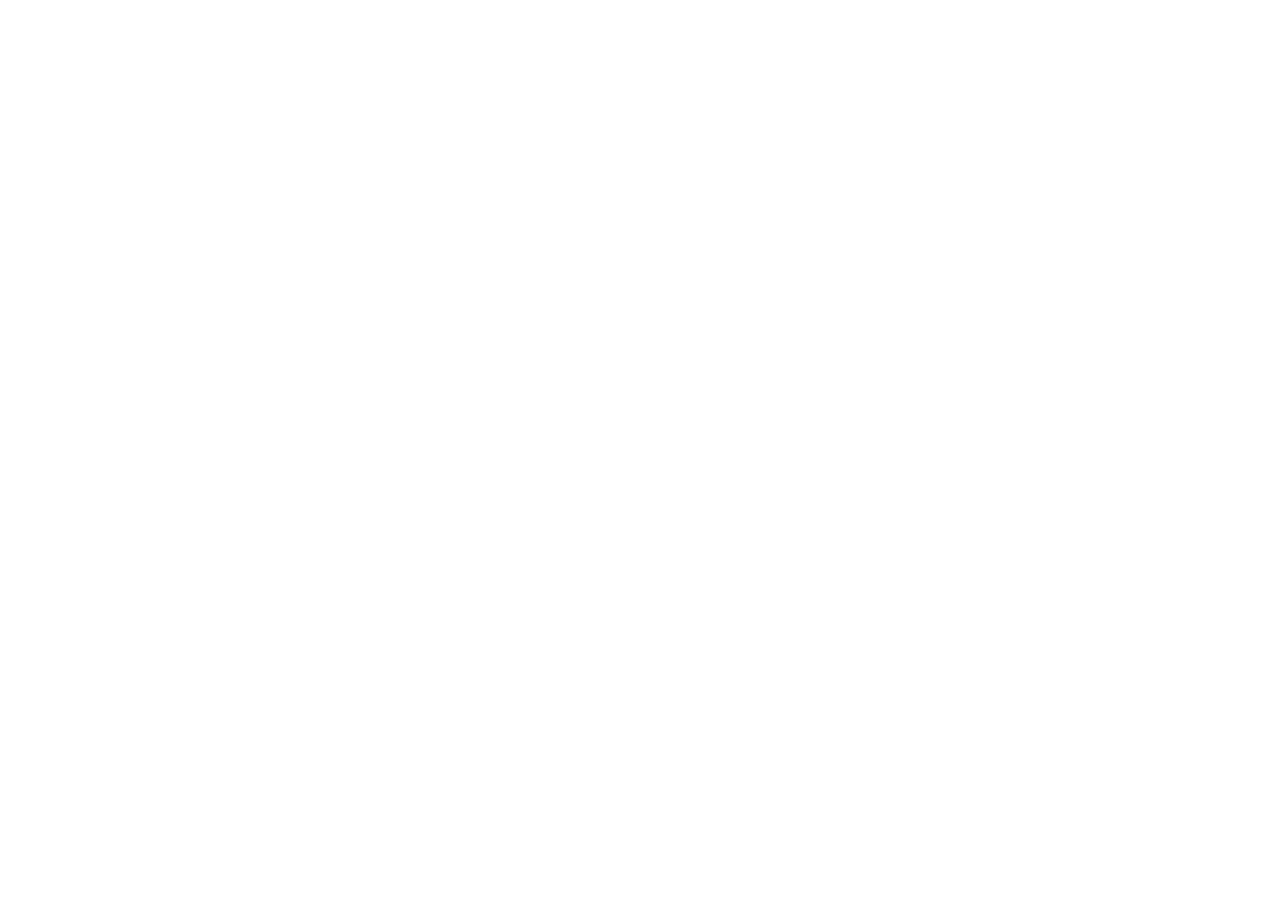
==== index.html @ db2a00d6 "Update index.html" ====
<!DOCTYPE html>
<html lang="uk">
<head>
    <meta charset="UTF-8">
    <meta name="viewport" content="width=device-width, initial-scale=1.0">
    <title>Погода України</title>

    <link rel="stylesheet" href="https://unpkg.com/leaflet@1.9.4/dist/leaflet.css" />
    <script src="https://unpkg.com/leaflet@1.9.4/dist/leaflet.js"></script>

    <style>
        html, body {
            margin: 0;
            padding: 0;
            height: 100%;
        }
        #map {
            width: 100%;
            height: 100vh;
        }
        .weather-tooltip {
            background: white;
            border: 1px solid #888;
            border-radius: 8px;
            padding: 3px 8px;
            font-family: Arial, sans-serif;
            font-weight: bold;
            font-size: 13px;
            white-space: nowrap;
            box-shadow: 0 1px 4px rgba(0,0,0,0.3);
        }
        .weather-tooltip .city-name {
            font-weight: normal;
            font-size: 11px;
            display: block;
            text-align: center;
        }
    </style>
</head>
<body>

    <div id="map"></div>

    <script>
        var map = L.map('map', {
            minZoom: 1,
            maxZoom: 19
        }).setView([48.7, 31.5], 6);

        L.tileLayer('https://{s}.tile.openstreetmap.org/{z}/{x}/{y}.png', {
            maxZoom: 19,
            attribution: '© OpenStreetMap'
        }).addTo(map);

        var cities = [
            { name: "Луцк", lat: 50.7472, lon: 25.3254 },
            { name: "Ровно", lat: 50.6199, lon: 26.2516 },
            { name: "Житомир", lat: 50.2547, lon: 28.6587 },
            { name: "Львов", lat: 49.8397, lon: 24.0297 },
            { name: "Тернополь", lat: 49.5535, lon: 25.5948 },
            { name: "Ужгород", lat: 48.6208, lon: 22.2879 },
            { name: "Ивано-Франковск", lat: 48.9226, lon: 24.7111 },
            { name: "Хмельницкий", lat: 49.4229, lon: 26.9871 },
            { name: "Черновцы", lat: 48.2921, lon: 25.9358 },
            { name: "Винница", lat: 49.2331, lon: 28.4682 },
            { name: "Чернигов", lat: 51.4982, lon: 31.2893 },
            { name: "Сумы", lat: 50.9077, lon: 34.7981 },
            { name: "Киев", lat: 50.4501, lon: 30.5234 },
            { name: "Черкассы", lat: 49.4444, lon: 32.0598 },
            { name: "Полтава", lat: 49.5883, lon: 34.5514 },
            { name: "Харьков", lat: 49.9935, lon: 36.2304 },
            { name: "Кропивницкий", lat: 48.5079, lon: 32.2623 },
            { name: "Днепр", lat: 48.4647, lon: 35.0462 },
            { name: "Запорожье", lat: 47.8388, lon: 35.1396 },
            { name: "Луганск", lat: 48.5740, lon: 39.3078 },
            { name: "Николаев", lat: 46.9750, lon: 31.9946 },
            { name: "Херсон", lat: 46.6354, lon: 32.6169 },
            { name: "Донецк", lat: 48.0159, lon: 37.8028 },
            { name: "Одесса", lat: 46.4825, lon: 30.7233 },
            { name: "Симферополь", lat: 44.9521, lon: 34.1024 }
        ];

        function getWeatherIcon(code) {
            if (code === 0 || code === 1) return "☀️";
            if (code === 2) return "⛅";
            if (code === 3) return "☁️";
            if (code === 45 || code === 48) return "🌫️";
            if (code >= 51 && code <= 65) return "🌧️";
            if (code === 71 || code === 73 || code === 75) return "❄️";
            if (code === 80 || code === 81 || code === 82) return "🌧️";
            if (code === 95) return "⛈️";
            return "☁️";
        }

        var markers = {};

        cities.forEach(function(city) {
            var marker = L.marker([city.lat, city.lon]).addTo(map);

            marker.bindTooltip(
                "⏳ Загрузка...",
                {
                    permanent: true,
                    direction: "top",
                    className: "weather-tooltip",
                    offset: [0, -10]
                }
            );

            markers[city.name] = marker;
        });

        cities.forEach(function(city) {
            var url = "https://api.open-meteo.com/v1/forecast?latitude=" + city.lat +
                       "&longitude=" + city.lon +
                       "&daily=temperature_2m_max,temperature_2m_min,weathercode" +
                       "&timezone=Europe/Kyiv";

            fetch(url)
                .then(function(response) { return response.json(); })
                .then(function(data) {
                    var dayTemp = Math.round(data.daily.temperature_2m_max[1]);
                    var nightTemp = Math.round(data.daily.temperature_2m_min[1]);
                    var code = data.daily.weathercode[1];
                    var icon = getWeatherIcon(code);

                    var tooltipHtml =
                        icon + " +" + dayTemp + "°" +
                        "<span class='city-name'>" + city.name + "</span>";

                    markers[city.name].setTooltipContent(tooltipHtml);

                    markers[city.name].bindPopup(
                        city.name + "<br>Днём: " + dayTemp + "°<br>Ночью: " + nightTemp + "°"
                    );
                })
                .catch(function(error) {
                    console.log("Ошибка погоды для " + city.name + ":", error);
                    markers[city.name].setTooltipContent("⚠️ ошибка");
                });
        });
    </script>

</body>
</html>
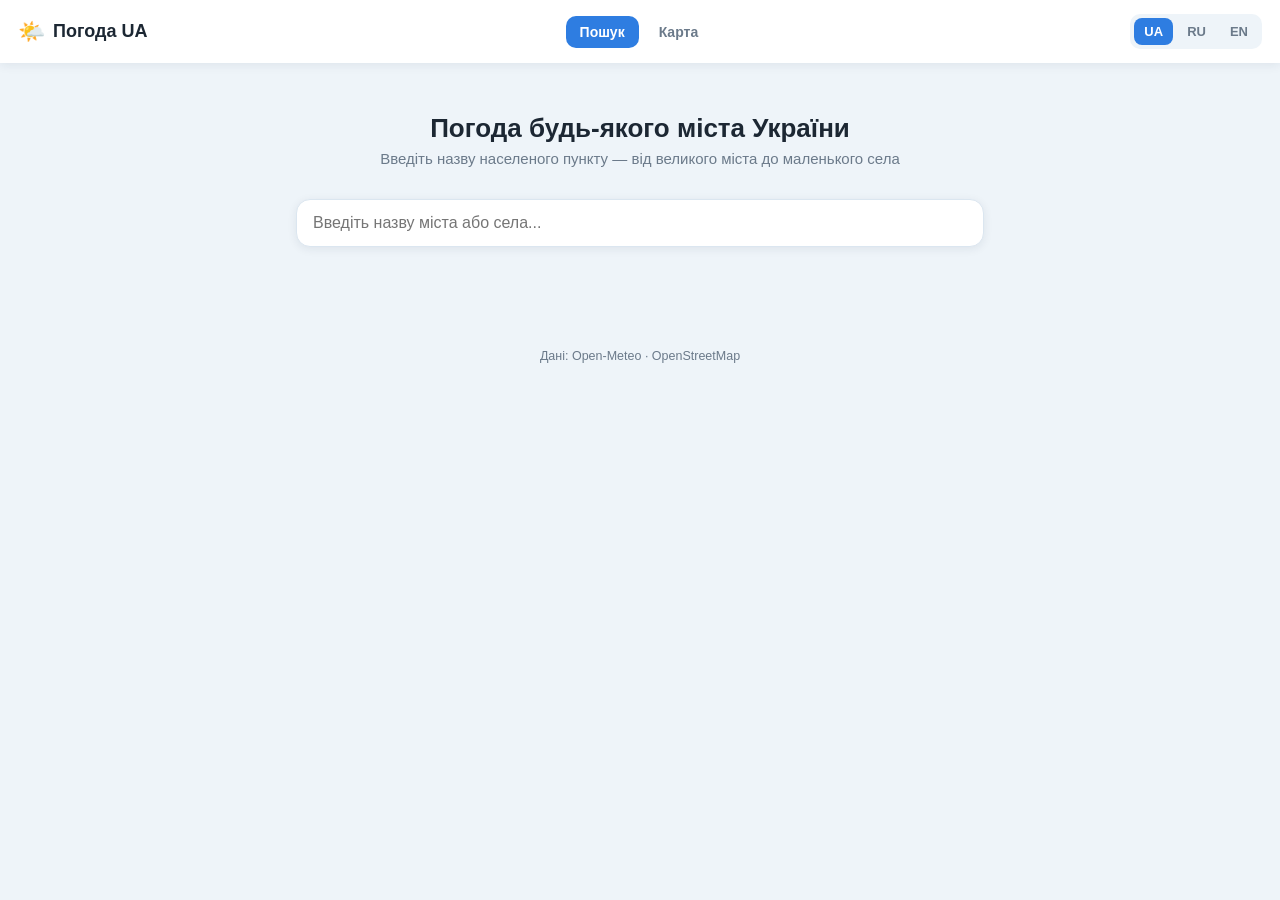
==== commit 89ce5be4: "Add files via upload" ====
--- a/index.html
+++ b/index.html
@@ -3,143 +3,59 @@
 <head>
     <meta charset="UTF-8">
     <meta name="viewport" content="width=device-width, initial-scale=1.0">
-    <title>Погода України</title>
-
-    <link rel="stylesheet" href="https://unpkg.com/leaflet@1.9.4/dist/leaflet.css" />
-    <script src="https://unpkg.com/leaflet@1.9.4/dist/leaflet.js"></script>
-
-    <style>
-        html, body {
-            margin: 0;
-            padding: 0;
-            height: 100%;
-        }
-        #map {
-            width: 100%;
-            height: 100vh;
-        }
-        .weather-tooltip {
-            background: white;
-            border: 1px solid #888;
-            border-radius: 8px;
-            padding: 3px 8px;
-            font-family: Arial, sans-serif;
-            font-weight: bold;
-            font-size: 13px;
-            white-space: nowrap;
-            box-shadow: 0 1px 4px rgba(0,0,0,0.3);
-        }
-        .weather-tooltip .city-name {
-            font-weight: normal;
-            font-size: 11px;
-            display: block;
-            text-align: center;
-        }
-    </style>
+    <title>Погода UA — прогноз для будь-якого міста</title>
+    <link rel="stylesheet" href="style.css">
 </head>
 <body>
 
-    <div id="map"></div>
+    <header class="site-header">
+        <a class="brand" href="index.html">
+            <span class="logo-emoji">🌤️</span>
+            <span data-i18n="siteName">Погода UA</span>
+        </a>
+        <nav class="main-nav">
+            <a href="index.html" class="active" data-i18n="navSearch">Пошук</a>
+            <a href="map.html" data-i18n="navMap">Карта</a>
+        </nav>
+        <div class="lang-switch" id="langSwitch"></div>
+    </header>
 
-    <script>
-        var map = L.map('map', {
-            minZoom: 1,
-            maxZoom: 19
-        }).setView([48.7, 31.5], 6);
+    <main>
+        <div class="hero">
+            <h1 data-i18n="heroTitle">Погода будь-якого міста України</h1>
+            <p data-i18n="heroSubtitle">Введіть назву населеного пункту — від великого міста до маленького села</p>
+        </div>
 
-        L.tileLayer('https://{s}.tile.openstreetmap.org/{z}/{x}/{y}.png', {
-            maxZoom: 19,
-            attribution: '© OpenStreetMap'
-        }).addTo(map);
+        <div class="search-wrap">
+            <input type="text" id="cityInput" data-i18n-placeholder="searchPlaceholder" placeholder="Введіть назву міста або села...">
+            <div class="suggestions" id="suggestions"></div>
+        </div>
 
-        var cities = [
-            { name: "Луцк", lat: 50.7472, lon: 25.3254 },
-            { name: "Ровно", lat: 50.6199, lon: 26.2516 },
-            { name: "Житомир", lat: 50.2547, lon: 28.6587 },
-            { name: "Львов", lat: 49.8397, lon: 24.0297 },
-            { name: "Тернополь", lat: 49.5535, lon: 25.5948 },
-            { name: "Ужгород", lat: 48.6208, lon: 22.2879 },
-            { name: "Ивано-Франковск", lat: 48.9226, lon: 24.7111 },
-            { name: "Хмельницкий", lat: 49.4229, lon: 26.9871 },
-            { name: "Черновцы", lat: 48.2921, lon: 25.9358 },
-            { name: "Винница", lat: 49.2331, lon: 28.4682 },
-            { name: "Чернигов", lat: 51.4982, lon: 31.2893 },
-            { name: "Сумы", lat: 50.9077, lon: 34.7981 },
-            { name: "Киев", lat: 50.4501, lon: 30.5234 },
-            { name: "Черкассы", lat: 49.4444, lon: 32.0598 },
-            { name: "Полтава", lat: 49.5883, lon: 34.5514 },
-            { name: "Харьков", lat: 49.9935, lon: 36.2304 },
-            { name: "Кропивницкий", lat: 48.5079, lon: 32.2623 },
-            { name: "Днепр", lat: 48.4647, lon: 35.0462 },
-            { name: "Запорожье", lat: 47.8388, lon: 35.1396 },
-            { name: "Луганск", lat: 48.5740, lon: 39.3078 },
-            { name: "Николаев", lat: 46.9750, lon: 31.9946 },
-            { name: "Херсон", lat: 46.6354, lon: 32.6169 },
-            { name: "Донецк", lat: 48.0159, lon: 37.8028 },
-            { name: "Одесса", lat: 46.4825, lon: 30.7233 },
-            { name: "Симферополь", lat: 44.9521, lon: 34.1024 }
-        ];
+        <div class="status-msg" id="statusMsg" style="display:none;"></div>
 
-        function getWeatherIcon(code) {
-            if (code === 0 || code === 1) return "☀️";
-            if (code === 2) return "⛅";
-            if (code === 3) return "☁️";
-            if (code === 45 || code === 48) return "🌫️";
-            if (code >= 51 && code <= 65) return "🌧️";
-            if (code === 71 || code === 73 || code === 75) return "❄️";
-            if (code === 80 || code === 81 || code === 82) return "🌧️";
-            if (code === 95) return "⛈️";
-            return "☁️";
-        }
+        <div class="result-card" id="resultCard">
+            <div class="city-title" id="cityTitle"></div>
+            <div class="city-sub" id="citySub"></div>
 
-        var markers = {};
+            <div class="current-block">
+                <div class="big-icon" id="bigIcon"></div>
+                <div>
+                    <div class="big-temp" id="bigTemp"></div>
+                    <div class="current-desc" id="currentDesc"></div>
+                </div>
+            </div>
 
-        cities.forEach(function(city) {
-            var marker = L.marker([city.lat, city.lon]).addTo(map);
+            <div style="font-weight:600; margin-bottom:8px;" data-i18n="next24h">Погодинний прогноз на 24 години</div>
+            <div class="hourly-scroll" id="hourlyScroll"></div>
+        </div>
+    </main>
 
-            marker.bindTooltip(
-                "⏳ Загрузка...",
-                {
-                    permanent: true,
-                    direction: "top",
-                    className: "weather-tooltip",
-                    offset: [0, -10]
-                }
-            );
+    <footer class="site-footer">
+        Дані: Open-Meteo · OpenStreetMap
+    </footer>
 
-            markers[city.name] = marker;
-        });
-
-        cities.forEach(function(city) {
-            var url = "https://api.open-meteo.com/v1/forecast?latitude=" + city.lat +
-                       "&longitude=" + city.lon +
-                       "&daily=temperature_2m_max,temperature_2m_min,weathercode" +
-                       "&timezone=Europe/Kyiv";
-
-            fetch(url)
-                .then(function(response) { return response.json(); })
-                .then(function(data) {
-                    var dayTemp = Math.round(data.daily.temperature_2m_max[1]);
-                    var nightTemp = Math.round(data.daily.temperature_2m_min[1]);
-                    var code = data.daily.weathercode[1];
-                    var icon = getWeatherIcon(code);
-
-                    var tooltipHtml =
-                        icon + " +" + dayTemp + "°" +
-                        "<span class='city-name'>" + city.name + "</span>";
-
-                    markers[city.name].setTooltipContent(tooltipHtml);
-
-                    markers[city.name].bindPopup(
-                        city.name + "<br>Днём: " + dayTemp + "°<br>Ночью: " + nightTemp + "°"
-                    );
-                })
-                .catch(function(error) {
-                    console.log("Ошибка погоды для " + city.name + ":", error);
-                    markers[city.name].setTooltipContent("⚠️ ошибка");
-                });
-        });
-    </script>
-
+    <script src="i18n.js"></script>
+    <script src="weather-icons.js"></script>
+    <script src="app.js"></script>
 </body>
 </html>
--- a/style.css
+++ b/style.css
@@ -0,0 +1,300 @@
+:root {
+    --bg: #eef4f9;
+    --card-bg: #ffffff;
+    --text: #1c2733;
+    --muted: #6b7a8a;
+    --accent: #2e7de1;
+    --accent-dark: #1c5cb8;
+    --border: #dbe6f0;
+    --shadow: 0 2px 10px rgba(20, 40, 70, 0.08);
+}
+
+* {
+    box-sizing: border-box;
+}
+
+html, body {
+    margin: 0;
+    padding: 0;
+    height: 100%;
+    font-family: -apple-system, "Segoe UI", Roboto, Arial, sans-serif;
+    background: var(--bg);
+    color: var(--text);
+}
+
+header.site-header {
+    display: flex;
+    align-items: center;
+    justify-content: space-between;
+    padding: 14px 18px;
+    background: var(--card-bg);
+    box-shadow: var(--shadow);
+    position: sticky;
+    top: 0;
+    z-index: 1000;
+    flex-wrap: wrap;
+    gap: 10px;
+}
+
+.brand {
+    display: flex;
+    align-items: center;
+    gap: 8px;
+    font-weight: 700;
+    font-size: 18px;
+    text-decoration: none;
+    color: var(--text);
+}
+
+.brand .logo-emoji {
+    font-size: 22px;
+}
+
+nav.main-nav {
+    display: flex;
+    gap: 6px;
+}
+
+nav.main-nav a {
+    text-decoration: none;
+    color: var(--muted);
+    font-weight: 600;
+    padding: 8px 14px;
+    border-radius: 10px;
+    font-size: 14px;
+    white-space: nowrap;
+}
+
+nav.main-nav a.active,
+nav.main-nav a:hover {
+    background: var(--accent);
+    color: #fff;
+}
+
+.lang-switch {
+    display: flex;
+    gap: 4px;
+    background: var(--bg);
+    border-radius: 10px;
+    padding: 4px;
+}
+
+.lang-switch button {
+    border: none;
+    background: transparent;
+    padding: 6px 10px;
+    border-radius: 8px;
+    font-weight: 700;
+    font-size: 13px;
+    color: var(--muted);
+    cursor: pointer;
+}
+
+.lang-switch button.active {
+    background: var(--accent);
+    color: #fff;
+}
+
+main {
+    max-width: 720px;
+    margin: 0 auto;
+    padding: 20px 16px 60px;
+}
+
+.hero {
+    text-align: center;
+    padding: 30px 10px 10px;
+}
+
+.hero h1 {
+    font-size: 26px;
+    margin: 0 0 6px;
+}
+
+.hero p {
+    color: var(--muted);
+    margin: 0;
+    font-size: 15px;
+}
+
+.search-wrap {
+    position: relative;
+    margin: 22px 0;
+}
+
+.search-wrap input {
+    width: 100%;
+    padding: 14px 16px;
+    font-size: 16px;
+    border-radius: 14px;
+    border: 1px solid var(--border);
+    background: var(--card-bg);
+    box-shadow: var(--shadow);
+    outline: none;
+}
+
+.search-wrap input:focus {
+    border-color: var(--accent);
+}
+
+.suggestions {
+    position: absolute;
+    top: 58px;
+    left: 0;
+    right: 0;
+    background: var(--card-bg);
+    border-radius: 14px;
+    box-shadow: var(--shadow);
+    overflow: hidden;
+    z-index: 500;
+    max-height: 320px;
+    overflow-y: auto;
+    display: none;
+}
+
+.suggestions.show {
+    display: block;
+}
+
+.suggestion-item {
+    padding: 12px 16px;
+    border-bottom: 1px solid var(--border);
+    cursor: pointer;
+    font-size: 15px;
+}
+
+.suggestion-item:last-child {
+    border-bottom: none;
+}
+
+.suggestion-item:active,
+.suggestion-item:hover {
+    background: var(--bg);
+}
+
+.suggestion-item .sub {
+    color: var(--muted);
+    font-size: 12.5px;
+    margin-top: 2px;
+}
+
+.status-msg {
+    text-align: center;
+    color: var(--muted);
+    padding: 20px 0;
+    font-size: 14px;
+}
+
+.result-card {
+    background: var(--card-bg);
+    border-radius: 18px;
+    box-shadow: var(--shadow);
+    padding: 20px;
+    margin-top: 18px;
+    display: none;
+}
+
+.result-card.show {
+    display: block;
+}
+
+.result-card .city-title {
+    font-size: 20px;
+    font-weight: 700;
+    margin: 0 0 2px;
+}
+
+.result-card .city-sub {
+    color: var(--muted);
+    font-size: 13px;
+    margin-bottom: 14px;
+}
+
+.current-block {
+    display: flex;
+    align-items: center;
+    gap: 16px;
+    padding: 10px 0 18px;
+    border-bottom: 1px solid var(--border);
+    margin-bottom: 14px;
+}
+
+.current-block .big-icon {
+    font-size: 54px;
+    line-height: 1;
+}
+
+.current-block .big-temp {
+    font-size: 42px;
+    font-weight: 700;
+    line-height: 1;
+}
+
+.current-block .current-desc {
+    color: var(--muted);
+    font-size: 14px;
+    margin-top: 4px;
+}
+
+.hourly-scroll {
+    display: flex;
+    overflow-x: auto;
+    gap: 10px;
+    padding-bottom: 6px;
+}
+
+.hour-card {
+    flex: 0 0 auto;
+    width: 66px;
+    text-align: center;
+    background: var(--bg);
+    border-radius: 12px;
+    padding: 10px 6px;
+}
+
+.hour-card .h-time {
+    font-size: 12px;
+    color: var(--muted);
+    margin-bottom: 6px;
+}
+
+.hour-card .h-icon {
+    font-size: 22px;
+    margin-bottom: 6px;
+}
+
+.hour-card .h-temp {
+    font-size: 14px;
+    font-weight: 700;
+}
+
+.map-page main {
+    max-width: none;
+    padding: 0;
+}
+
+#map {
+    width: 100%;
+    height: calc(100vh - 66px);
+}
+
+.weather-icon-label {
+    background: white;
+    border: 1px solid #888;
+    border-radius: 8px;
+    padding: 3px 8px;
+    font-family: Arial, sans-serif;
+    font-weight: bold;
+    font-size: 14px;
+    color: #000;
+    white-space: nowrap;
+    box-shadow: 0 1px 4px rgba(0,0,0,0.3);
+    text-align: center;
+}
+
+footer.site-footer {
+    text-align: center;
+    color: var(--muted);
+    font-size: 12.5px;
+    padding: 20px;
+}
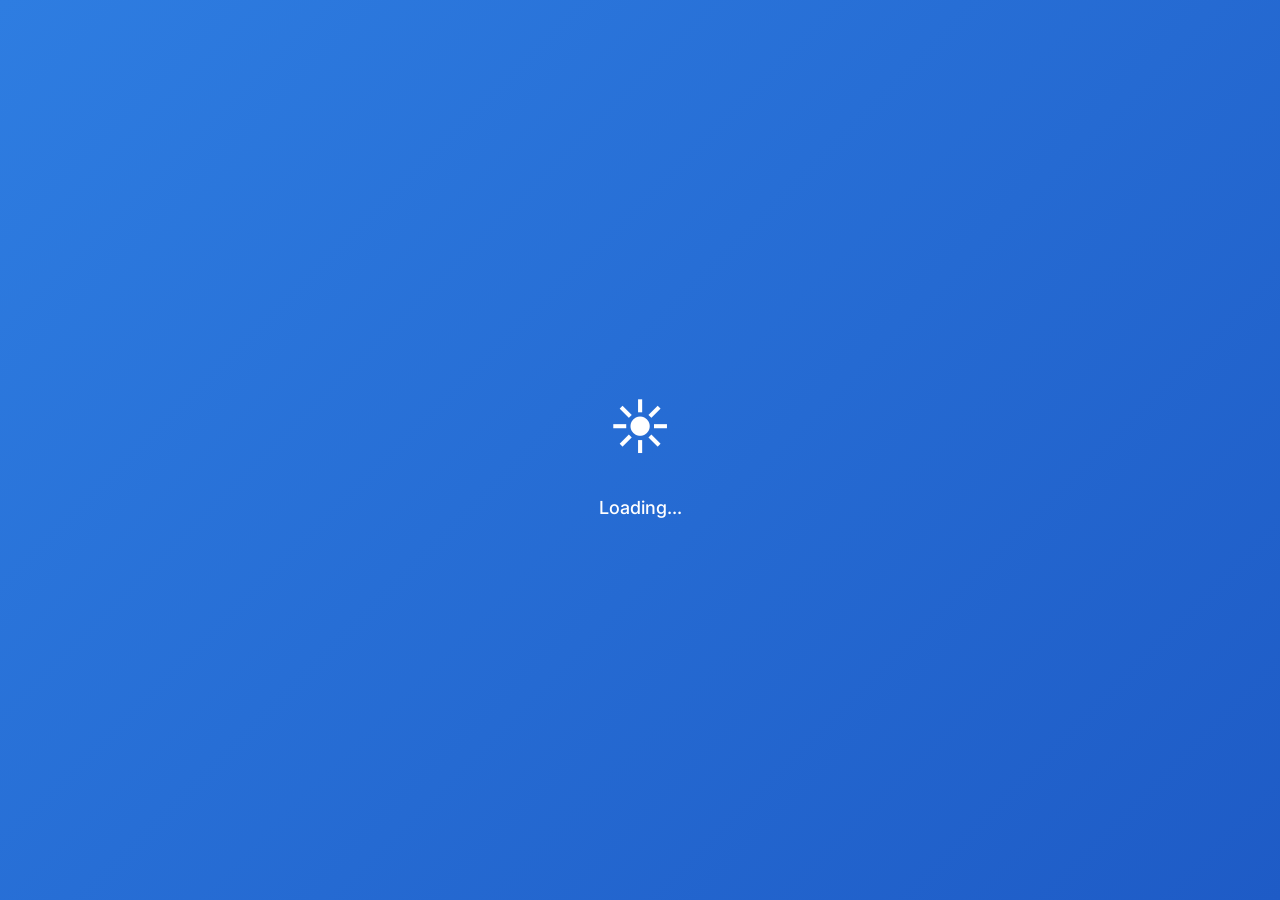
==== commit e14d861f: "✨ Повне оновлення сайту Погода UA - 🎨 Сучасний дизайн з анімаціями, градієнтами та українською кольо" ====
--- a/index.html
+++ b/index.html
@@ -3,56 +3,326 @@
 <head>
     <meta charset="UTF-8">
     <meta name="viewport" content="width=device-width, initial-scale=1.0">
-    <title>Погода UA — прогноз для будь-якого міста</title>
+    <meta name="theme-color" content="#2e7de1">
+    <meta name="description" content="⚡ Сучасний прогноз погоди для України. Точні дані, інтерактивна карта, радар опадів, попередження про небезпечну погоду та багато іншого!">
+    <meta name="keywords" content="погода, Україна, прогноз, дощ, сніг, температура, вітер, радар, Open-Meteo">
+    <title>Погода UA — Сучасний прогноз погоди для України</title>
+    <link rel="icon" type="image/x-icon" href="favicon.ico">
+    <link rel="manifest" href="manifest.json">
+    <link rel="apple-touch-icon" href="icons/icon-192x192.png">
+    <link rel="stylesheet" href="https://cdnjs.cloudflare.com/ajax/libs/font-awesome/6.4.0/css/all.min.css">
     <link rel="stylesheet" href="style.css">
+    <link rel="preconnect" href="https://fonts.googleapis.com">
+    <link rel="preconnect" href="https://fonts.gstatic.com" crossorigin>
+    <link href="https://fonts.googleapis.com/css2?family=Inter:wght@300;400;500;600;700;800&family=Roboto+Slab:wght@400;700&display=swap" rel="stylesheet">
+    <script>
+        // Реєстрація Service Worker
+        if ('serviceWorker' in navigator) {
+            window.addEventListener('load', function() {
+                navigator.serviceWorker.register('/service-worker.js')
+                    .then(function(registration) {
+                        console.log('ServiceWorker registration successful');
+                    })
+                    .catch(function(err) {
+                        console.log('ServiceWorker registration failed: ', err);
+                    });
+            });
+        }
+    </script>
 </head>
 <body>
-
+    <!-- Animated Background -->
+    <div class="animated-bg" id="animatedBg">
+        <div class="cloud cloud-1"></div>
+        <div class="cloud cloud-2"></div>
+        <div class="cloud cloud-3"></div>
+        <div class="sun-moon" id="sunMoon"></div>
+        <div class="stars" id="stars"></div>
+    </div>
+
+    <!-- Loading Screen -->
+    <div class="loading-screen" id="loadingScreen">
+        <div class="loader">
+            <div class="loader-icon">☀️</div>
+            <div class="loader-text" data-i18n="loading">Завантаження...</div>
+        </div>
+    </div>
+
+    <!-- Header -->
     <header class="site-header">
-        <a class="brand" href="index.html">
-            <span class="logo-emoji">🌤️</span>
-            <span data-i18n="siteName">Погода UA</span>
-        </a>
-        <nav class="main-nav">
-            <a href="index.html" class="active" data-i18n="navSearch">Пошук</a>
-            <a href="map.html" data-i18n="navMap">Карта</a>
-        </nav>
-        <div class="lang-switch" id="langSwitch"></div>
+        <div class="header-left">
+            <a class="brand" href="index.html">
+                <span class="logo-icon"><i class="fas fa-cloud-sun"></i></span>
+                <span class="logo-text" data-i18n="siteName">Погода UA</span>
+            </a>
+        </div>
+        <div class="header-center">
+            <nav class="main-nav">
+                <a href="index.html" class="active" data-i18n="navSearch">Пошук</a>
+                <a href="map.html" data-i18n="navMap">Карта</a>
+                <a href="#" id="radarBtn" data-i18n="navRadar">Радар</a>
+                <a href="#" id="warningsBtn" data-i18n="navWarnings">Попередження</a>
+            </nav>
+        </div>
+        <div class="header-right">
+            <button class="theme-toggle" id="themeToggle" title="Перемкнути тему">
+                <i class="fas fa-moon"></i>
+            </button>
+            <button class="geoloc-btn" id="geolocBtn" title="Мое місцезнаходження">
+                <i class="fas fa-location-arrow"></i>
+            </button>
+            <button class="favorites-btn" id="favoritesBtn" title="Улюблені">
+                <i class="fas fa-heart"></i>
+                <span class="fav-count" id="favCount">0</span>
+            </button>
+            <div class="lang-switch" id="langSwitch"></div>
+        </div>
     </header>
 
+    <!-- Main Content -->
     <main>
+        <!-- Hero Section -->
         <div class="hero">
-            <h1 data-i18n="heroTitle">Погода будь-якого міста України</h1>
-            <p data-i18n="heroSubtitle">Введіть назву населеного пункту — від великого міста до маленького села</p>
-        </div>
-
+            <div class="hero-content">
+                <h1 data-i18n="heroTitle">⚡ Сучасний прогноз погоди для України</h1>
+                <p data-i18n="heroSubtitle">Точні дані, інтерактивна карта, радар опадів та попередження про небезпечну погоду</p>
+                <div class="hero-features">
+                    <span><i class="fas fa-check-circle"></i> <span data-i18n="feature1">25+ тис. населених пунктів</span></span>
+                    <span><i class="fas fa-check-circle"></i> <span data-i18n="feature2">Радар опадів в реальному часі</span></span>
+                    <span><i class="fas fa-check-circle"></i> <span data-i18n="feature3">Попередження про небезпеку</span></span>
+                </div>
+            </div>
+        </div>
+
+        <!-- Search Section -->
         <div class="search-wrap">
-            <input type="text" id="cityInput" data-i18n-placeholder="searchPlaceholder" placeholder="Введіть назву міста або села...">
+            <div class="search-box">
+                <i class="fas fa-search search-icon"></i>
+                <input type="text" id="cityInput" 
+                       data-i18n-placeholder="searchPlaceholder" 
+                       placeholder="Введіть назву міста або села..."
+                       autocomplete="off">
+                <button class="clear-btn" id="clearSearch"><i class="fas fa-times"></i></button>
+                <button class="voice-btn" id="voiceBtn"><i class="fas fa-microphone"></i></button>
+            </div>
             <div class="suggestions" id="suggestions"></div>
-        </div>
-
+            <div class="recent-searches" id="recentSearches">
+                <div class="section-label" data-i18n="recentSearches">Останні пошуки:</div>
+                <div class="recent-list" id="recentList"></div>
+            </div>
+        </div>
+
+        <!-- Status Message -->
         <div class="status-msg" id="statusMsg" style="display:none;"></div>
 
+        <!-- Weather Alerts -->
+        <div class="alerts-container" id="alertsContainer"></div>
+
+        <!-- Main Weather Card -->
         <div class="result-card" id="resultCard">
-            <div class="city-title" id="cityTitle"></div>
-            <div class="city-sub" id="citySub"></div>
-
-            <div class="current-block">
-                <div class="big-icon" id="bigIcon"></div>
-                <div>
-                    <div class="big-temp" id="bigTemp"></div>
-                    <div class="current-desc" id="currentDesc"></div>
-                </div>
-            </div>
-
-            <div style="font-weight:600; margin-bottom:8px;" data-i18n="next24h">Погодинний прогноз на 24 години</div>
-            <div class="hourly-scroll" id="hourlyScroll"></div>
+            <!-- Current Weather -->
+            <div class="current-weather">
+                <div class="location-info">
+                    <div class="city-title" id="cityTitle">Київ</div>
+                    <div class="city-sub" id="citySub"></div>
+                    <button class="fav-toggle" id="favToggle" title="Додати в улюблені">
+                        <i class="far fa-heart"></i>
+                    </button>
+                </div>
+                
+                <div class="weather-main">
+                    <div class="temp-icon-wrap">
+                        <div class="big-icon" id="bigIcon">☀️</div>
+                        <div class="weather-badge" id="weatherBadge"></div>
+                    </div>
+                    <div class="temp-info">
+                        <div class="big-temp" id="bigTemp">22°</div>
+                        <div class="current-desc" id="currentDesc"></div>
+                        <div class="feels-like" id="feelsLike"></div>
+                    </div>
+                </div>
+                
+                <div class="weather-details">
+                    <div class="detail-row">
+                        <div class="detail-item">
+                            <i class="fas fa-temperature-high"></i>
+                            <span class="detail-label" data-i18n="maxTemp">Макс:</span>
+                            <span class="detail-value" id="maxTemp">--°</span>
+                        </div>
+                        <div class="detail-item">
+                            <i class="fas fa-temperature-low"></i>
+                            <span class="detail-label" data-i18n="minTemp">Мін:</span>
+                            <span class="detail-value" id="minTemp">--°</span>
+                        </div>
+                        <div class="detail-item">
+                            <i class="fas fa-tint"></i>
+                            <span class="detail-label" data-i18n="humidity">Вологість:</span>
+                            <span class="detail-value" id="humidity">--%</span>
+                        </div>
+                        <div class="detail-item">
+                            <i class="fas fa-wind"></i>
+                            <span class="detail-label" data-i18n="wind">Вітер:</span>
+                            <span class="detail-value" id="wind">-- км/г</span>
+                        </div>
+                    </div>
+                </div>
+            </div>
+
+            <!-- Sun & Moon Info -->
+            <div class="sun-moon-info" id="sunMoonInfo">
+                <div class="sunrise-item">
+                    <i class="fas fa-sun"></i>
+                    <span class="sun-label" data-i18n="sunrise">Схід сонця:</span>
+                    <span class="sun-time" id="sunriseTime">--:--</span>
+                </div>
+                <div class="sunset-item">
+                    <i class="fas fa-moon"></i>
+                    <span class="sun-label" data-i18n="sunset">Захід сонця:</span>
+                    <span class="sun-time" id="sunsetTime">--:--</span>
+                </div>
+                <div class="day-length">
+                    <i class="fas fa-clock"></i>
+                    <span class="sun-label" data-i18n="dayLength">Тривалість дня:</span>
+                    <span class="sun-time" id="dayLength">-- год</span>
+                </div>
+            </div>
+
+            <!-- Info Chips -->
+            <div class="info-chips" id="infoChips">
+                <div class="info-chip">
+                    <div class="chip-icon"><i class="fas fa-sun"></i></div>
+                    <div class="chip-content">
+                        <div class="chip-label" data-i18n="uvIndex">УФ-індекс</div>
+                        <div class="chip-value" id="uvValue">--</div>
+                    </div>
+                </div>
+                <div class="info-chip">
+                    <div class="chip-icon aqi-icon"><i class="fas fa-leaf"></i></div>
+                    <div class="chip-content">
+                        <div class="chip-label" data-i18n="airQuality">Якість повітря</div>
+                        <div class="chip-value" id="aqiValue">--</div>
+                    </div>
+                </div>
+                <div class="info-chip">
+                    <div class="chip-icon"><i class="fas fa-eye"></i></div>
+                    <div class="chip-content">
+                        <div class="chip-label" data-i18n="visibility">Видимість</div>
+                        <div class="chip-value" id="visibilityValue">-- км</div>
+                    </div>
+                </div>
+                <div class="info-chip">
+                    <div class="chip-icon"><i class="fas fa-tint"></i></div>
+                    <div class="chip-content">
+                        <div class="chip-label" data-i18n="precipitation">Опади</div>
+                        <div class="chip-value" id="precipValue">-- мм</div>
+                    </div>
+                </div>
+            </div>
+
+            <!-- Hourly Forecast -->
+            <div class="section">
+                <div class="section-header">
+                    <h2 class="section-title" data-i18n="next24h">Погодинний прогноз на 24 години</h2>
+                    <div class="section-actions">
+                        <button class="scroll-btn left" id="hourlyScrollLeft"><i class="fas fa-chevron-left"></i></button>
+                        <button class="scroll-btn right" id="hourlyScrollRight"><i class="fas fa-chevron-right"></i></button>
+                    </div>
+                </div>
+                <div class="hourly-scroll" id="hourlyScroll">
+                    <!-- Hour cards will be inserted here -->
+                </div>
+            </div>
+
+            <!-- Day Parts Forecast -->
+            <div class="section">
+                <h2 class="section-title" data-i18n="dayParts">Прогноз за частинами дня</h2>
+                <div class="day-tabs" id="dayTabs"></div>
+                <div class="day-parts-grid" id="dayPartsGrid"></div>
+            </div>
+
+            <!-- 14-Day Forecast -->
+            <div class="section">
+                <h2 class="section-title" data-i18n="forecast14">Прогноз на 14 днів</h2>
+                <div class="forecast14-list" id="forecast14List"></div>
+            </div>
+
+            <!-- Additional Info -->
+            <div class="additional-info">
+                <div class="info-block">
+                    <h3><i class="fas fa-info-circle"></i> <span data-i18n="dataSources">Джерела даних</span></h3>
+                    <p data-i18n="dataSourcesText">Дані надаються Open-Meteo, OpenStreetMap та іншими відкритими джерелами.</p>
+                </div>
+            </div>
         </div>
     </main>
 
+    <!-- Favorites Sidebar -->
+    <div class="favorites-sidebar" id="favoritesSidebar">
+        <div class="sidebar-header">
+            <h3 data-i18n="favorites">Улюблені місця</h3>
+            <button class="close-sidebar" id="closeFavorites"><i class="fas fa-times"></i></button>
+        </div>
+        <div class="favorites-list" id="favoritesList">
+            <div class="empty-state" data-i18n="noFavorites">У вас поки що немає улюблених місць</div>
+        </div>
+    </div>
+
+    <!-- Radar Modal -->
+    <div class="modal" id="radarModal">
+        <div class="modal-content">
+            <div class="modal-header">
+                <h2 data-i18n="radarTitle">Радар опадів</h2>
+                <button class="close-modal" id="closeRadar"><i class="fas fa-times"></i></button>
+            </div>
+            <div class="radar-container">
+                <div class="radar-info" data-i18n="radarInfo">Радар показує опади в реальному часі. Оновлюється кожні 10 хвилин.</div>
+                <iframe id="radarFrame" src="https://www.ventusky.com/?p=48.7;31.5;5&l=rain" frameborder="0"></iframe>
+            </div>
+        </div>
+    </div>
+
+    <!-- Warnings Modal -->
+    <div class="modal" id="warningsModal">
+        <div class="modal-content warnings-content">
+            <div class="modal-header">
+                <h2 data-i18n="warningsTitle">Попередження про погоду</h2>
+                <button class="close-modal" id="closeWarnings"><i class="fas fa-times"></i></button>
+            </div>
+            <div class="warnings-list" id="warningsList">
+                <div class="warning-item example">
+                    <div class="warning-icon"><i class="fas fa-info-circle"></i></div>
+                    <div class="warning-content">
+                        <h4 data-i18n="warningExample">Наразі попереджень немає</h4>
+                        <p data-i18n="warningExampleText">Попередження про небезпечну погоду (шторми, град, сильні дощі) з'являться тут.</p>
+                    </div>
+                </div>
+            </div>
+        </div>
+    </div>
+
+    <!-- Footer -->
     <footer class="site-footer">
-        Дані: Open-Meteo · OpenStreetMap
+        <div class="footer-content">
+            <div class="footer-left">
+                <span>© 2024 Погода UA</span>
+            </div>
+            <div class="footer-center">
+                <span data-i18n="footerData">Дані: Open-Meteo · OpenStreetMap · Ventusky</span>
+            </div>
+            <div class="footer-right">
+                <a href="#" id="aboutBtn" data-i18n="about">Про нас</a>
+                <a href="#" id="feedbackBtn" data-i18n="feedback">Зворотний зв'язок</a>
+            </div>
+        </div>
     </footer>
+
+    <!-- Audio Player (for weather sounds) -->
+    <audio id="weatherSound" loop>
+        <source src="" type="audio/mpeg">
+    </audio>
+
+    <!-- Toast Notifications -->
+    <div class="toast-container" id="toastContainer"></div>
 
     <script src="i18n.js"></script>
     <script src="weather-icons.js"></script>
--- a/style.css
+++ b/style.css
@@ -1,81 +1,330 @@
+/* ============================================
+   Погода UA - Сучасний стиль
+   ============================================ */
+
+/* CSS Variables */
 :root {
-    --bg: #eef4f9;
-    --card-bg: #ffffff;
-    --text: #1c2733;
-    --muted: #6b7a8a;
-    --accent: #2e7de1;
-    --accent-dark: #1c5cb8;
-    --border: #dbe6f0;
-    --shadow: 0 2px 10px rgba(20, 40, 70, 0.08);
-}
-
-* {
+    /* Colors - Light Theme */
+    --bg-primary: #f0f4f8;
+    --bg-secondary: #ffffff;
+    --bg-tertiary: #e8f0f8;
+    --text-primary: #1c2733;
+    --text-secondary: #4a5568;
+    --text-muted: #718096;
+    --accent-primary: #2e7de1;
+    --accent-secondary: #ff9f4a;
+    --accent-gradient: linear-gradient(135deg, #2e7de1 0%, #1e5bc6 100%);
+    --success: #48bb78;
+    --warning: #ed8936;
+    --danger: #f56565;
+    --info: #4299e1;
+    
+    /* Ukrainian Colors */
+    --ukraine-blue: #0057b8;
+    --ukraine-yellow: #ffd700;
+    --ukraine-gradient: linear-gradient(135deg, #0057b8 0%, #ffd700 100%);
+    
+    /* Shadows */
+    --shadow-sm: 0 1px 3px rgba(0, 0, 0, 0.1);
+    --shadow-md: 0 4px 6px rgba(0, 0, 0, 0.1);
+    --shadow-lg: 0 10px 25px rgba(0, 0, 0, 0.1);
+    --shadow-xl: 0 20px 40px rgba(0, 0, 0, 0.15);
+    
+    /* Border Radius */
+    --radius-sm: 8px;
+    --radius-md: 12px;
+    --radius-lg: 16px;
+    --radius-xl: 24px;
+    --radius-full: 50%;
+    
+    /* Transitions */
+    --transition-fast: 0.15s ease;
+    --transition-normal: 0.3s ease;
+    --transition-slow: 0.5s ease;
+    
+    /* Spacing */
+    --header-height: 66px;
+}
+
+/* Dark Theme */
+[data-theme="dark"] {
+    --bg-primary: #0f172a;
+    --bg-secondary: #1e293b;
+    --bg-tertiary: #334155;
+    --text-primary: #f1f5f9;
+    --text-secondary: #cbd5e1;
+    --text-muted: #94a3b8;
+    --accent-primary: #3b82f6;
+    --accent-secondary: #f97316;
+    --accent-gradient: linear-gradient(135deg, #3b82f6 0%, #1d4ed8 100%);
+    --shadow-sm: 0 1px 3px rgba(0, 0, 0, 0.3);
+    --shadow-md: 0 4px 6px rgba(0, 0, 0, 0.3);
+    --shadow-lg: 0 10px 25px rgba(0, 0, 0, 0.4);
+    --shadow-xl: 0 20px 40px rgba(0, 0, 0, 0.5);
+}
+
+/* Reset & Base */
+*, *::before, *::after {
     box-sizing: border-box;
-}
-
-html, body {
     margin: 0;
     padding: 0;
+}
+
+html {
+    scroll-behavior: smooth;
+}
+
+body {
+    font-family: 'Inter', -apple-system, BlinkMacSystemFont, 'Segoe UI', Roboto, sans-serif;
+    background: var(--bg-primary);
+    color: var(--text-primary);
+    line-height: 1.6;
+    min-height: 100vh;
+    overflow-x: hidden;
+    transition: background var(--transition-normal), color var(--transition-normal);
+}
+
+/* Scrollbar Styling */
+::-webkit-scrollbar {
+    width: 8px;
+    height: 8px;
+}
+
+::-webkit-scrollbar-track {
+    background: var(--bg-tertiary);
+}
+
+::-webkit-scrollbar-thumb {
+    background: var(--accent-primary);
+    border-radius: var(--radius-full);
+}
+
+::-webkit-scrollbar-thumb:hover {
+    background: var(--accent-secondary);
+}
+
+/* ============================================
+   Animated Background
+   ============================================ */
+.animated-bg {
+    position: fixed;
+    top: 0;
+    left: 0;
+    width: 100%;
     height: 100%;
-    font-family: -apple-system, "Segoe UI", Roboto, Arial, sans-serif;
-    background: var(--bg);
-    color: var(--text);
-}
-
-header.site-header {
+    z-index: -1;
+    overflow: hidden;
+    pointer-events: none;
+}
+
+.cloud {
+    position: absolute;
+    background: rgba(255, 255, 255, 0.1);
+    border-radius: 50px;
+    opacity: 0.3;
+    animation: float linear infinite;
+}
+
+.cloud-1 {
+    width: 200px;
+    height: 60px;
+    top: 20%;
+    left: -200px;
+    animation-duration: 60s;
+}
+
+.cloud-2 {
+    width: 150px;
+    height: 40px;
+    top: 60%;
+    right: -150px;
+    animation-duration: 80s;
+}
+
+.cloud-3 {
+    width: 100px;
+    height: 30px;
+    top: 80%;
+    left: -100px;
+    animation-duration: 100s;
+}
+
+@keyframes float {
+    0% { transform: translateX(0); }
+    100% { transform: translateX(100vw + 200px); }
+}
+
+.sun-moon {
+    position: absolute;
+    font-size: 100px;
+    opacity: 0.1;
+    animation: pulse 20s ease-in-out infinite;
+}
+
+[data-theme="dark"] .sun-moon {
+    opacity: 0.05;
+}
+
+@keyframes pulse {
+    0%, 100% { transform: scale(1) rotate(0deg); }
+    50% { transform: scale(1.1) rotate(180deg); }
+}
+
+.stars {
+    position: absolute;
+    width: 100%;
+    height: 100%;
+    background-image: radial-gradient(2px 2px at 20px 30px, rgba(255,255,255,0.2), transparent),
+                      radial-gradient(2px 2px at 40px 70px, rgba(255,255,255,0.15), transparent),
+                      radial-gradient(1px 1px at 90px 40px, rgba(255,255,255,0.2), transparent),
+                      radial-gradient(2px 2px at 130px 80px, rgba(255,255,255,0.1), transparent),
+                      radial-gradient(1px 1px at 160px 120px, rgba(255,255,255,0.2), transparent);
+    background-repeat: repeat;
+    background-size: 200px 200px;
+    opacity: 0;
+    transition: opacity 0.5s ease;
+}
+
+[data-theme="dark"] .stars {
+    opacity: 0.3;
+}
+
+/* ============================================
+   Loading Screen
+   ============================================ */
+.loading-screen {
+    position: fixed;
+    top: 0;
+    left: 0;
+    width: 100%;
+    height: 100%;
+    background: var(--accent-gradient);
+    display: flex;
+    align-items: center;
+    justify-content: center;
+    z-index: 9999;
+    transition: opacity 0.5s ease, visibility 0.5s ease;
+}
+
+.loading-screen.hidden {
+    opacity: 0;
+    visibility: hidden;
+}
+
+.loader {
+    text-align: center;
+    color: white;
+}
+
+.loader-icon {
+    font-size: 60px;
+    margin-bottom: 20px;
+    animation: bounce 2s infinite;
+}
+
+.loader-text {
+    font-size: 18px;
+    font-weight: 500;
+}
+
+@keyframes bounce {
+    0%, 20%, 50%, 80%, 100% { transform: translateY(0); }
+    40% { transform: translateY(-20px); }
+    60% { transform: translateY(-10px); }
+}
+
+/* ============================================
+   Header
+   ============================================ */
+.site-header {
     display: flex;
     align-items: center;
     justify-content: space-between;
-    padding: 14px 18px;
-    background: var(--card-bg);
-    box-shadow: var(--shadow);
+    padding: 12px 20px;
+    background: var(--bg-secondary);
+    box-shadow: var(--shadow-md);
     position: sticky;
     top: 0;
     z-index: 1000;
-    flex-wrap: wrap;
+    height: var(--header-height);
+    backdrop-filter: blur(10px);
+    transition: all var(--transition-normal);
+}
+
+.header-left, .header-center, .header-right {
+    display: flex;
+    align-items: center;
+    gap: 15px;
+}
+
+.header-center {
+    flex: 1;
+    justify-content: center;
+}
+
+.brand {
+    display: flex;
+    align-items: center;
     gap: 10px;
-}
-
-.brand {
-    display: flex;
-    align-items: center;
+    text-decoration: none;
+    color: var(--text-primary);
+    font-weight: 700;
+    font-size: 20px;
+    transition: transform var(--transition-fast);
+}
+
+.brand:hover {
+    transform: scale(1.02);
+}
+
+.logo-icon {
+    font-size: 28px;
+    color: var(--accent-primary);
+    animation: spin 20s linear infinite;
+}
+
+@keyframes spin {
+    from { transform: rotate(0deg); }
+    to { transform: rotate(360deg); }
+}
+
+.logo-text {
+    background: var(--accent-gradient);
+    -webkit-background-clip: text;
+    -webkit-text-fill-color: transparent;
+    background-clip: text;
+}
+
+.main-nav {
+    display: flex;
     gap: 8px;
-    font-weight: 700;
-    font-size: 18px;
+    background: var(--bg-tertiary);
+    padding: 6px;
+    border-radius: var(--radius-lg);
+}
+
+.main-nav a {
     text-decoration: none;
-    color: var(--text);
-}
-
-.brand .logo-emoji {
-    font-size: 22px;
-}
-
-nav.main-nav {
-    display: flex;
-    gap: 6px;
-}
-
-nav.main-nav a {
-    text-decoration: none;
-    color: var(--muted);
-    font-weight: 600;
-    padding: 8px 14px;
-    border-radius: 10px;
+    color: var(--text-secondary);
+    font-weight: 500;
+    padding: 8px 16px;
+    border-radius: var(--radius-md);
     font-size: 14px;
     white-space: nowrap;
-}
-
-nav.main-nav a.active,
-nav.main-nav a:hover {
-    background: var(--accent);
-    color: #fff;
+    transition: all var(--transition-fast);
+}
+
+.main-nav a.active,
+.main-nav a:hover {
+    background: var(--accent-primary);
+    color: white;
 }
 
 .lang-switch {
     display: flex;
     gap: 4px;
-    background: var(--bg);
-    border-radius: 10px;
+    background: var(--bg-tertiary);
+    border-radius: var(--radius-md);
     padding: 4px;
 }
 
@@ -83,68 +332,200 @@
     border: none;
     background: transparent;
     padding: 6px 10px;
-    border-radius: 8px;
-    font-weight: 700;
+    border-radius: var(--radius-sm);
+    font-weight: 600;
     font-size: 13px;
-    color: var(--muted);
+    color: var(--text-secondary);
     cursor: pointer;
+    transition: all var(--transition-fast);
 }
 
 .lang-switch button.active {
-    background: var(--accent);
-    color: #fff;
-}
-
-main {
-    max-width: 720px;
-    margin: 0 auto;
-    padding: 20px 16px 60px;
-}
-
+    background: var(--accent-primary);
+    color: white;
+}
+
+.lang-switch button:hover {
+    background: var(--bg-tertiary);
+}
+
+/* Header Buttons */
+.theme-toggle, .geoloc-btn, .favorites-btn {
+    position: relative;
+    background: var(--bg-tertiary);
+    border: none;
+    width: 40px;
+    height: 40px;
+    border-radius: var(--radius-full);
+    color: var(--text-secondary);
+    cursor: pointer;
+    transition: all var(--transition-fast);
+    display: flex;
+    align-items: center;
+    justify-content: center;
+}
+
+.theme-toggle:hover, .geoloc-btn:hover, .favorites-btn:hover {
+    background: var(--accent-primary);
+    color: white;
+}
+
+.fav-count {
+    position: absolute;
+    top: -5px;
+    right: -5px;
+    background: var(--danger);
+    color: white;
+    font-size: 10px;
+    font-weight: 600;
+    width: 18px;
+    height: 18px;
+    border-radius: var(--radius-full);
+    display: flex;
+    align-items: center;
+    justify-content: center;
+}
+
+/* ============================================
+   Hero Section
+   ============================================ */
 .hero {
     text-align: center;
-    padding: 30px 10px 10px;
+    padding: 30px 20px 20px;
+    background: var(--accent-gradient);
+    color: white;
+    border-radius: 0 0 var(--radius-xl) var(--radius-xl);
+    margin-bottom: 20px;
+    position: relative;
+    overflow: hidden;
+}
+
+.hero::before {
+    content: '';
+    position: absolute;
+    top: 0;
+    left: 0;
+    right: 0;
+    bottom: 0;
+    background: url("data:image/svg+xml,%3Csvg width='60' height='60' viewBox='0 0 60 60' xmlns='http://www.w3.org/2000/svg'%3E%3Cg fill='none' fill-rule='evenodd'%3E%3Cg fill='%23ffffff' fill-opacity='0.05'%3E%3Cpath d='M36 34v-4h-2v4h-4v2h4v4h2v-4h4v-2h-4zm0-30V0h-2v4h-4v2h4v4h2V6h4V4h-4zM6 34v-4H4v4H0v2h4v4h2v-4h4v-2H6zM6 4V0H4v4H0v2h4v4h2V6h4V4H6z'/%3E%3C/g%3E%3C/g%3E%3C/svg%3E");
+    opacity: 0.3;
+}
+
+.hero-content {
+    position: relative;
+    z-index: 1;
 }
 
 .hero h1 {
-    font-size: 26px;
-    margin: 0 0 6px;
+    font-family: 'Roboto Slab', serif;
+    font-size: clamp(24px, 4vw, 32px);
+    font-weight: 700;
+    margin: 0 0 10px;
+    text-shadow: 2px 2px 4px rgba(0, 0, 0, 0.2);
 }
 
 .hero p {
-    color: var(--muted);
-    margin: 0;
-    font-size: 15px;
-}
-
+    font-size: clamp(14px, 2.5vw, 18px);
+    opacity: 0.95;
+    margin: 0 0 20px;
+}
+
+.hero-features {
+    display: flex;
+    flex-wrap: wrap;
+    justify-content: center;
+    gap: 15px;
+    font-size: 14px;
+}
+
+.hero-features span {
+    display: flex;
+    align-items: center;
+    gap: 6px;
+    background: rgba(255, 255, 255, 0.15);
+    padding: 8px 12px;
+    border-radius: var(--radius-md);
+    backdrop-filter: blur(5px);
+}
+
+.hero-features i {
+    color: var(--ukraine-yellow);
+}
+
+/* ============================================
+   Search Section
+   ============================================ */
 .search-wrap {
     position: relative;
-    margin: 22px 0;
-}
-
-.search-wrap input {
-    width: 100%;
-    padding: 14px 16px;
+    margin: 0 20px 20px;
+    z-index: 10;
+}
+
+.search-box {
+    display: flex;
+    align-items: center;
+    background: var(--bg-secondary);
+    border-radius: var(--radius-xl);
+    box-shadow: var(--shadow-md);
+    overflow: hidden;
+    transition: all var(--transition-fast);
+}
+
+.search-box:focus-within {
+    box-shadow: var(--shadow-lg);
+    transform: translateY(-2px);
+}
+
+.search-icon {
+    padding: 0 15px;
+    color: var(--text-muted);
+    font-size: 18px;
+}
+
+.search-box input {
+    flex: 1;
+    padding: 14px 10px;
     font-size: 16px;
-    border-radius: 14px;
-    border: 1px solid var(--border);
-    background: var(--card-bg);
-    box-shadow: var(--shadow);
+    border: none;
+    background: transparent;
+    color: var(--text-primary);
     outline: none;
 }
 
-.search-wrap input:focus {
-    border-color: var(--accent);
+.search-box input::placeholder {
+    color: var(--text-muted);
+}
+
+.clear-btn, .voice-btn {
+    background: none;
+    border: none;
+    padding: 0 15px;
+    color: var(--text-muted);
+    cursor: pointer;
+    font-size: 16px;
+    transition: color var(--transition-fast);
+}
+
+.clear-btn:hover, .voice-btn:hover {
+    color: var(--accent-primary);
+}
+
+.clear-btn {
+    display: none;
+}
+
+.clear-btn.show {
+    display: block;
 }
 
 .suggestions {
     position: absolute;
-    top: 58px;
+    top: 60px;
     left: 0;
     right: 0;
-    background: var(--card-bg);
-    border-radius: 14px;
-    box-shadow: var(--shadow);
+    background: var(--bg-secondary);
+    border-radius: var(--radius-lg);
+    box-shadow: var(--shadow-lg);
     overflow: hidden;
     z-index: 500;
     max-height: 320px;
@@ -158,143 +539,1364 @@
 
 .suggestion-item {
     padding: 12px 16px;
-    border-bottom: 1px solid var(--border);
+    border-bottom: 1px solid var(--bg-tertiary);
     cursor: pointer;
     font-size: 15px;
+    transition: background var(--transition-fast);
 }
 
 .suggestion-item:last-child {
     border-bottom: none;
 }
 
-.suggestion-item:active,
 .suggestion-item:hover {
-    background: var(--bg);
+    background: var(--bg-tertiary);
 }
 
 .suggestion-item .sub {
-    color: var(--muted);
-    font-size: 12.5px;
+    color: var(--text-muted);
+    font-size: 12px;
     margin-top: 2px;
 }
 
+.recent-searches {
+    margin-top: 10px;
+    display: none;
+}
+
+.recent-searches.show {
+    display: block;
+}
+
+.section-label {
+    font-size: 12px;
+    color: var(--text-muted);
+    margin-bottom: 8px;
+    padding: 0 16px;
+}
+
+.recent-list {
+    display: flex;
+    flex-wrap: wrap;
+    gap: 8px;
+    padding: 0 16px 16px;
+}
+
+.recent-item {
+    background: var(--bg-secondary);
+    padding: 8px 12px;
+    border-radius: var(--radius-md);
+    font-size: 14px;
+    cursor: pointer;
+    transition: all var(--transition-fast);
+    display: flex;
+    align-items: center;
+    gap: 6px;
+}
+
+.recent-item:hover {
+    background: var(--accent-primary);
+    color: white;
+}
+
+.recent-item .remove {
+    cursor: pointer;
+    opacity: 0.5;
+    font-size: 12px;
+}
+
+.recent-item .remove:hover {
+    opacity: 1;
+}
+
+/* ============================================
+   Status Message
+   ============================================ */
 .status-msg {
     text-align: center;
-    color: var(--muted);
-    padding: 20px 0;
+    color: var(--text-muted);
+    padding: 20px;
     font-size: 14px;
 }
 
+.status-msg.error {
+    color: var(--danger);
+}
+
+/* ============================================
+   Alerts Container
+   ============================================ */
+.alerts-container {
+    margin: 0 20px 20px;
+    display: flex;
+    flex-direction: column;
+    gap: 10px;
+}
+
+.alert-card {
+    display: flex;
+    align-items: center;
+    gap: 15px;
+    padding: 15px;
+    background: var(--bg-secondary);
+    border-radius: var(--radius-lg);
+    box-shadow: var(--shadow-md);
+    border-left: 4px solid var(--warning);
+    animation: slideIn 0.3s ease;
+}
+
+.alert-card.danger {
+    border-left-color: var(--danger);
+}
+
+.alert-card.warning {
+    border-left-color: var(--warning);
+}
+
+.alert-card.info {
+    border-left-color: var(--info);
+}
+
+.alert-icon {
+    font-size: 24px;
+}
+
+.alert-content {
+    flex: 1;
+}
+
+.alert-title {
+    font-weight: 600;
+    font-size: 15px;
+    margin-bottom: 5px;
+}
+
+.alert-text {
+    font-size: 14px;
+    color: var(--text-secondary);
+}
+
+.alert-time {
+    font-size: 12px;
+    color: var(--text-muted);
+}
+
+@keyframes slideIn {
+    from {
+        opacity: 0;
+        transform: translateX(-20px);
+    }
+    to {
+        opacity: 1;
+        transform: translateX(0);
+    }
+}
+
+/* ============================================
+   Result Card
+   ============================================ */
 .result-card {
-    background: var(--card-bg);
-    border-radius: 18px;
-    box-shadow: var(--shadow);
+    background: var(--bg-secondary);
+    border-radius: var(--radius-xl);
+    box-shadow: var(--shadow-md);
     padding: 20px;
-    margin-top: 18px;
+    margin: 0 20px 20px;
     display: none;
+    animation: fadeIn 0.5s ease;
 }
 
 .result-card.show {
     display: block;
 }
 
-.result-card .city-title {
+@keyframes fadeIn {
+    from {
+        opacity: 0;
+        transform: translateY(10px);
+    }
+    to {
+        opacity: 1;
+        transform: translateY(0);
+    }
+}
+
+/* Current Weather */
+.current-weather {
+    margin-bottom: 20px;
+}
+
+.location-info {
+    display: flex;
+    align-items: center;
+    justify-content: space-between;
+    margin-bottom: 15px;
+}
+
+.city-title {
+    font-size: 24px;
+    font-weight: 700;
+    color: var(--text-primary);
+}
+
+.city-sub {
+    color: var(--text-muted);
+    font-size: 14px;
+    margin-top: 2px;
+}
+
+.fav-toggle {
+    background: none;
+    border: none;
+    font-size: 20px;
+    color: var(--text-muted);
+    cursor: pointer;
+    transition: all var(--transition-fast);
+}
+
+.fav-toggle:hover {
+    color: var(--danger);
+}
+
+.fav-toggle.active {
+    color: var(--danger);
+}
+
+.weather-main {
+    display: flex;
+    align-items: center;
+    gap: 20px;
+    padding: 15px 0;
+    border-bottom: 1px solid var(--bg-tertiary);
+    margin-bottom: 15px;
+}
+
+.temp-icon-wrap {
+    position: relative;
+}
+
+.big-icon {
+    font-size: 64px;
+    line-height: 1;
+    animation: iconPulse 3s ease-in-out infinite;
+}
+
+@keyframes iconPulse {
+    0%, 100% { transform: scale(1); }
+    50% { transform: scale(1.05); }
+}
+
+.weather-badge {
+    position: absolute;
+    top: -5px;
+    right: -10px;
+    background: var(--accent-primary);
+    color: white;
+    padding: 4px 8px;
+    border-radius: var(--radius-full);
+    font-size: 10px;
+    font-weight: 600;
+}
+
+.temp-info {
+    text-align: left;
+}
+
+.big-temp {
+    font-size: 48px;
+    font-weight: 800;
+    line-height: 1;
+    margin-bottom: 5px;
+}
+
+.current-desc {
+    color: var(--text-secondary);
+    font-size: 16px;
+    margin-bottom: 5px;
+}
+
+.feels-like {
+    color: var(--text-muted);
+    font-size: 14px;
+}
+
+/* Weather Details */
+.weather-details {
+    margin-bottom: 20px;
+}
+
+.detail-row {
+    display: flex;
+    flex-wrap: wrap;
+    gap: 15px;
+}
+
+.detail-item {
+    display: flex;
+    align-items: center;
+    gap: 8px;
+    background: var(--bg-tertiary);
+    padding: 10px 15px;
+    border-radius: var(--radius-md);
+    flex: 1;
+    min-width: 120px;
+    font-size: 14px;
+}
+
+.detail-item i {
+    color: var(--accent-primary);
+    font-size: 16px;
+}
+
+.detail-label {
+    color: var(--text-muted);
+}
+
+.detail-value {
+    font-weight: 600;
+    color: var(--text-primary);
+}
+
+/* Sun & Moon Info */
+.sun-moon-info {
+    display: flex;
+    flex-wrap: wrap;
+    gap: 15px;
+    margin-bottom: 20px;
+    padding: 15px;
+    background: var(--bg-tertiary);
+    border-radius: var(--radius-lg);
+}
+
+.sunrise-item, .sunset-item, .day-length {
+    display: flex;
+    align-items: center;
+    gap: 10px;
+    flex: 1;
+    min-width: 150px;
+    font-size: 14px;
+}
+
+.sunrise-item i { color: var(--warning); }
+.sunset-item i { color: var(--accent-primary); }
+.day-length i { color: var(--success); }
+
+.sun-label {
+    color: var(--text-muted);
+}
+
+.sun-time {
+    font-weight: 600;
+    color: var(--text-primary);
+}
+
+/* Info Chips */
+.info-chips {
+    display: flex;
+    gap: 12px;
+    flex-wrap: wrap;
+    margin-bottom: 25px;
+}
+
+.info-chip {
+    display: flex;
+    align-items: center;
+    gap: 10px;
+    background: var(--bg-tertiary);
+    border-radius: var(--radius-lg);
+    padding: 12px 15px;
+    flex: 1;
+    min-width: 140px;
+    transition: all var(--transition-fast);
+}
+
+.info-chip:hover {
+    transform: translateY(-2px);
+    box-shadow: var(--shadow-md);
+}
+
+.chip-icon {
+    font-size: 18px;
+    color: var(--accent-primary);
+}
+
+.aqi-icon {
+    color: var(--success);
+}
+
+.chip-content {
+    display: flex;
+    flex-direction: column;
+}
+
+.chip-label {
+    font-size: 12px;
+    color: var(--text-muted);
+}
+
+.chip-value {
+    font-size: 15px;
+    font-weight: 700;
+    color: var(--text-primary);
+}
+
+/* ============================================
+   Sections
+   ============================================ */
+.section {
+    margin-bottom: 25px;
+}
+
+.section-header {
+    display: flex;
+    align-items: center;
+    justify-content: space-between;
+    margin-bottom: 15px;
+}
+
+.section-title {
+    font-size: 18px;
+    font-weight: 700;
+    color: var(--text-primary);
+    display: flex;
+    align-items: center;
+    gap: 10px;
+}
+
+.section-title::before {
+    content: '';
+    width: 4px;
+    height: 20px;
+    background: var(--accent-primary);
+    border-radius: var(--radius-full);
+}
+
+.section-actions {
+    display: flex;
+    gap: 5px;
+}
+
+.scroll-btn {
+    background: var(--bg-tertiary);
+    border: none;
+    width: 36px;
+    height: 36px;
+    border-radius: var(--radius-full);
+    color: var(--text-secondary);
+    cursor: pointer;
+    transition: all var(--transition-fast);
+    display: flex;
+    align-items: center;
+    justify-content: center;
+}
+
+.scroll-btn:hover {
+    background: var(--accent-primary);
+    color: white;
+}
+
+/* Hourly Scroll */
+.hourly-scroll {
+    display: flex;
+    overflow-x: auto;
+    gap: 12px;
+    padding-bottom: 10px;
+    scrollbar-width: thin;
+    scrollbar-color: var(--bg-tertiary) var(--bg-secondary);
+}
+
+.hourly-scroll::-webkit-scrollbar {
+    height: 6px;
+}
+
+.hourly-scroll::-webkit-scrollbar-track {
+    background: var(--bg-secondary);
+    border-radius: var(--radius-full);
+}
+
+.hourly-scroll::-webkit-scrollbar-thumb {
+    background: var(--bg-tertiary);
+    border-radius: var(--radius-full);
+}
+
+.hour-card {
+    flex: 0 0 auto;
+    width: 80px;
+    text-align: center;
+    background: var(--bg-tertiary);
+    border-radius: var(--radius-lg);
+    padding: 12px 8px;
+    transition: all var(--transition-fast);
+    cursor: pointer;
+}
+
+.hour-card:hover {
+    transform: translateY(-3px);
+    box-shadow: var(--shadow-md);
+    background: var(--accent-primary);
+    color: white;
+}
+
+.hour-card.current {
+    background: var(--accent-primary);
+    color: white;
+    box-shadow: var(--shadow-md);
+}
+
+.h-time {
+    font-size: 11px;
+    margin-bottom: 6px;
+    opacity: 0.8;
+}
+
+.h-icon {
+    font-size: 24px;
+    margin-bottom: 6px;
+}
+
+.h-temp {
+    font-size: 16px;
+    font-weight: 700;
+    margin-bottom: 6px;
+}
+
+.h-extra {
+    font-size: 10px;
+    line-height: 1.4;
+    opacity: 0.7;
+}
+
+/* Day Tabs */
+.day-tabs {
+    display: flex;
+    gap: 8px;
+    overflow-x: auto;
+    margin-bottom: 15px;
+    padding-bottom: 5px;
+    scrollbar-width: thin;
+}
+
+.day-tab {
+    flex: 0 0 auto;
+    padding: 10px 16px;
+    border-radius: var(--radius-md);
+    background: var(--bg-tertiary);
+    font-size: 14px;
+    font-weight: 600;
+    cursor: pointer;
+    white-space: nowrap;
+    color: var(--text-secondary);
+    transition: all var(--transition-fast);
+}
+
+.day-tab.active {
+    background: var(--accent-primary);
+    color: white;
+}
+
+.day-tab:hover {
+    background: var(--accent-primary);
+    color: white;
+}
+
+/* Day Parts Grid */
+.day-parts-grid {
+    display: grid;
+    grid-template-columns: repeat(4, 1fr);
+    gap: 10px;
+}
+
+.day-part-card {
+    background: var(--bg-tertiary);
+    border-radius: var(--radius-lg);
+    padding: 12px 8px;
+    text-align: center;
+    transition: all var(--transition-fast);
+}
+
+.day-part-card:hover {
+    transform: translateY(-2px);
+    box-shadow: var(--shadow-sm);
+}
+
+.dp-label {
+    font-size: 12px;
+    color: var(--text-muted);
+    margin-bottom: 6px;
+}
+
+.dp-icon {
+    font-size: 22px;
+    margin-bottom: 6px;
+}
+
+.dp-temp {
+    font-weight: 700;
+    font-size: 16px;
+    margin-bottom: 4px;
+}
+
+.dp-rain {
+    font-size: 11px;
+    color: var(--text-muted);
+}
+
+/* Forecast 14 List */
+.forecast14-list {
+    display: flex;
+    flex-direction: column;
+    gap: 8px;
+}
+
+.forecast14-row {
+    display: flex;
+    align-items: center;
+    gap: 12px;
+    padding: 12px;
+    background: var(--bg-tertiary);
+    border-radius: var(--radius-lg);
+    font-size: 14px;
+    transition: all var(--transition-fast);
+}
+
+.forecast14-row:hover {
+    background: var(--bg-secondary);
+    box-shadow: var(--shadow-sm);
+}
+
+.forecast14-row .f14-day {
+    width: 80px;
+    flex: 0 0 auto;
+    font-weight: 600;
+    color: var(--text-primary);
+}
+
+.forecast14-row .f14-icon {
+    font-size: 20px;
+    width: 30px;
+    flex: 0 0 auto;
+    text-align: center;
+}
+
+.forecast14-row .f14-rain {
+    width: 50px;
+    flex: 0 0 auto;
+    color: var(--text-muted);
+    font-size: 12px;
+}
+
+.forecast14-row .f14-bar-wrap {
+    flex: 1 1 auto;
+    display: flex;
+    align-items: center;
+    gap: 8px;
+}
+
+.forecast14-row .f14-min,
+.forecast14-row .f14-max {
+    font-weight: 600;
+    width: 40px;
+    flex: 0 0 auto;
+    text-align: center;
+}
+
+.forecast14-row .f14-min {
+    color: var(--text-muted);
+}
+
+.forecast14-row .f14-bar-track {
+    flex: 1 1 auto;
+    height: 6px;
+    background: var(--bg-secondary);
+    border-radius: var(--radius-full);
+    position: relative;
+    overflow: hidden;
+}
+
+.forecast14-row .f14-bar-fill {
+    position: absolute;
+    top: 0;
+    bottom: 0;
+    background: var(--accent-gradient);
+    border-radius: var(--radius-full);
+    transition: all var(--transition-normal);
+}
+
+/* Additional Info */
+.additional-info {
+    margin-top: 20px;
+}
+
+.info-block {
+    background: var(--bg-tertiary);
+    border-radius: var(--radius-lg);
+    padding: 15px;
+    font-size: 14px;
+    color: var(--text-secondary);
+}
+
+.info-block h3 {
+    font-size: 15px;
+    font-weight: 600;
+    color: var(--text-primary);
+    margin-bottom: 8px;
+    display: flex;
+    align-items: center;
+    gap: 8px;
+}
+
+.info-block h3 i {
+    color: var(--accent-primary);
+}
+
+/* ============================================
+   Favorites Sidebar
+   ============================================ */
+.favorites-sidebar {
+    position: fixed;
+    top: 0;
+    right: -350px;
+    width: 320px;
+    height: 100vh;
+    background: var(--bg-secondary);
+    box-shadow: var(--shadow-xl);
+    z-index: 2000;
+    transition: right var(--transition-normal);
+    display: flex;
+    flex-direction: column;
+}
+
+.favorites-sidebar.show {
+    right: 0;
+}
+
+.sidebar-header {
+    display: flex;
+    align-items: center;
+    justify-content: space-between;
+    padding: 15px 20px;
+    border-bottom: 1px solid var(--bg-tertiary);
+}
+
+.sidebar-header h3 {
+    font-size: 18px;
+    font-weight: 600;
+    color: var(--text-primary);
+}
+
+.close-sidebar {
+    background: none;
+    border: none;
+    font-size: 20px;
+    color: var(--text-muted);
+    cursor: pointer;
+    transition: color var(--transition-fast);
+}
+
+.close-sidebar:hover {
+    color: var(--danger);
+}
+
+.favorites-list {
+    flex: 1;
+    overflow-y: auto;
+    padding: 15px;
+}
+
+.empty-state {
+    text-align: center;
+    color: var(--text-muted);
+    padding: 40px 20px;
+    font-size: 14px;
+}
+
+.favorite-item {
+    display: flex;
+    align-items: center;
+    gap: 12px;
+    padding: 12px;
+    background: var(--bg-tertiary);
+    border-radius: var(--radius-md);
+    margin-bottom: 10px;
+    cursor: pointer;
+    transition: all var(--transition-fast);
+}
+
+.favorite-item:hover {
+    background: var(--accent-primary);
+    color: white;
+}
+
+.favorite-item .fav-icon {
+    font-size: 18px;
+}
+
+.favorite-item .fav-info {
+    flex: 1;
+}
+
+.favorite-item .fav-name {
+    font-weight: 600;
+    font-size: 15px;
+}
+
+.favorite-item .fav-sub {
+    font-size: 12px;
+    color: var(--text-muted);
+}
+
+.favorite-item .fav-temp {
+    font-weight: 700;
+    font-size: 16px;
+}
+
+.favorite-item .remove-fav {
+    background: none;
+    border: none;
+    color: var(--text-muted);
+    cursor: pointer;
+    font-size: 14px;
+    padding: 5px;
+    transition: color var(--transition-fast);
+}
+
+.favorite-item .remove-fav:hover {
+    color: var(--danger);
+}
+
+/* ============================================
+   Modals
+   ============================================ */
+.modal {
+    position: fixed;
+    top: 0;
+    left: 0;
+    width: 100%;
+    height: 100%;
+    background: rgba(0, 0, 0, 0.5);
+    display: none;
+    align-items: center;
+    justify-content: center;
+    z-index: 3000;
+    backdrop-filter: blur(5px);
+    animation: fadeIn 0.3s ease;
+}
+
+.modal.show {
+    display: flex;
+}
+
+.modal-content {
+    background: var(--bg-secondary);
+    border-radius: var(--radius-xl);
+    max-width: 90%;
+    width: 800px;
+    max-height: 90vh;
+    overflow-y: auto;
+    box-shadow: var(--shadow-xl);
+    animation: slideUp 0.3s ease;
+}
+
+@keyframes slideUp {
+    from {
+        opacity: 0;
+        transform: translateY(20px);
+    }
+    to {
+        opacity: 1;
+        transform: translateY(0);
+    }
+}
+
+.modal-header {
+    display: flex;
+    align-items: center;
+    justify-content: space-between;
+    padding: 15px 20px;
+    border-bottom: 1px solid var(--bg-tertiary);
+}
+
+.modal-header h2 {
     font-size: 20px;
     font-weight: 700;
-    margin: 0 0 2px;
-}
-
-.result-card .city-sub {
-    color: var(--muted);
+    color: var(--text-primary);
+}
+
+.close-modal {
+    background: none;
+    border: none;
+    font-size: 24px;
+    color: var(--text-muted);
+    cursor: pointer;
+    transition: color var(--transition-fast);
+}
+
+.close-modal:hover {
+    color: var(--danger);
+}
+
+.radar-container {
+    padding: 20px;
+}
+
+.radar-info {
+    background: var(--bg-tertiary);
+    padding: 15px;
+    border-radius: var(--radius-md);
+    margin-bottom: 15px;
+    font-size: 14px;
+    color: var(--text-secondary);
+}
+
+.radar-container iframe {
+    width: 100%;
+    height: 500px;
+    border-radius: var(--radius-lg);
+    border: none;
+}
+
+.warnings-content {
+    max-width: 600px;
+}
+
+.warnings-list {
+    padding: 20px;
+    display: flex;
+    flex-direction: column;
+    gap: 15px;
+}
+
+.warning-item {
+    display: flex;
+    gap: 15px;
+    padding: 15px;
+    background: var(--bg-tertiary);
+    border-radius: var(--radius-lg);
+    border-left: 4px solid var(--warning);
+}
+
+.warning-item.danger {
+    border-left-color: var(--danger);
+}
+
+.warning-item.warning {
+    border-left-color: var(--warning);
+}
+
+.warning-item.info {
+    border-left-color: var(--info);
+}
+
+.warning-icon {
+    font-size: 24px;
+    color: var(--warning);
+}
+
+.warning-item.danger .warning-icon { color: var(--danger); }
+.warning-item.info .warning-icon { color: var(--info); }
+
+.warning-content h4 {
+    font-size: 16px;
+    font-weight: 600;
+    margin-bottom: 5px;
+}
+
+.warning-content p {
+    font-size: 14px;
+    color: var(--text-secondary);
+}
+
+/* ============================================
+   Footer
+   ============================================ */
+.site-footer {
+    background: var(--bg-secondary);
+    border-top: 1px solid var(--bg-tertiary);
+    padding: 15px 20px;
+    margin-top: 40px;
+}
+
+.footer-content {
+    display: flex;
+    flex-wrap: wrap;
+    justify-content: space-between;
+    align-items: center;
+    gap: 15px;
     font-size: 13px;
-    margin-bottom: 14px;
-}
-
-.current-block {
-    display: flex;
-    align-items: center;
-    gap: 16px;
-    padding: 10px 0 18px;
-    border-bottom: 1px solid var(--border);
-    margin-bottom: 14px;
-}
-
-.current-block .big-icon {
-    font-size: 54px;
-    line-height: 1;
-}
-
-.current-block .big-temp {
-    font-size: 42px;
-    font-weight: 700;
-    line-height: 1;
-}
-
-.current-block .current-desc {
-    color: var(--muted);
+    color: var(--text-muted);
+}
+
+.footer-left, .footer-center, .footer-right {
+    display: flex;
+    gap: 15px;
+}
+
+.footer-right a {
+    color: var(--text-muted);
+    text-decoration: none;
+    transition: color var(--transition-fast);
+}
+
+.footer-right a:hover {
+    color: var(--accent-primary);
+}
+
+/* ============================================
+   Toast Notifications
+   ============================================ */
+.toast-container {
+    position: fixed;
+    bottom: 20px;
+    right: 20px;
+    z-index: 4000;
+    display: flex;
+    flex-direction: column;
+    gap: 10px;
+}
+
+.toast {
+    background: var(--bg-secondary);
+    padding: 12px 20px;
+    border-radius: var(--radius-lg);
+    box-shadow: var(--shadow-lg);
+    display: flex;
+    align-items: center;
+    gap: 12px;
+    animation: slideInRight 0.3s ease;
+    max-width: 350px;
+}
+
+.toast.success {
+    border-left: 4px solid var(--success);
+}
+
+.toast.error {
+    border-left: 4px solid var(--danger);
+}
+
+.toast.info {
+    border-left: 4px solid var(--info);
+}
+
+.toast-icon {
+    font-size: 18px;
+}
+
+.toast.success .toast-icon { color: var(--success); }
+.toast.error .toast-icon { color: var(--danger); }
+.toast.info .toast-icon { color: var(--info); }
+
+.toast-message {
+    flex: 1;
     font-size: 14px;
-    margin-top: 4px;
-}
-
-.hourly-scroll {
-    display: flex;
-    overflow-x: auto;
-    gap: 10px;
-    padding-bottom: 6px;
-}
-
-.hour-card {
-    flex: 0 0 auto;
-    width: 66px;
+    color: var(--text-primary);
+}
+
+.toast-close {
+    background: none;
+    border: none;
+    color: var(--text-muted);
+    cursor: pointer;
+    font-size: 14px;
+    transition: color var(--transition-fast);
+}
+
+.toast-close:hover {
+    color: var(--text-primary);
+}
+
+@keyframes slideInRight {
+    from {
+        opacity: 0;
+        transform: translateX(100px);
+    }
+    to {
+        opacity: 1;
+        transform: translateX(0);
+    }
+}
+
+/* ============================================
+   Responsive Design
+   ============================================ */
+
+/* Tablet */
+@media (max-width: 1024px) {
+    .header-center {
+        display: none;
+    }
+    
+    .main-nav {
+        display: none;
+    }
+    
+    .hero h1 {
+        font-size: 24px;
+    }
+    
+    .hero-features {
+        display: none;
+    }
+    
+    .weather-main {
+        flex-direction: column;
+        text-align: center;
+    }
+    
+    .day-parts-grid {
+        grid-template-columns: repeat(2, 1fr);
+    }
+}
+
+/* Mobile */
+@media (max-width: 768px) {
+    .site-header {
+        padding: 10px 15px;
+        height: 56px;
+    }
+    
+    .header-right {
+        gap: 8px;
+    }
+    
+    .theme-toggle, .geoloc-btn, .favorites-btn {
+        width: 36px;
+        height: 36px;
+    }
+    
+    .brand {
+        font-size: 18px;
+    }
+    
+    .logo-icon {
+        font-size: 24px;
+    }
+    
+    .hero {
+        padding: 20px 15px 15px;
+    }
+    
+    .hero h1 {
+        font-size: 20px;
+    }
+    
+    .hero p {
+        font-size: 14px;
+    }
+    
+    .search-wrap {
+        margin: 0 15px 15px;
+    }
+    
+    .result-card {
+        margin: 0 15px 15px;
+        padding: 15px;
+    }
+    
+    .current-weather {
+        margin-bottom: 15px;
+    }
+    
+    .location-info {
+        flex-direction: column;
+        align-items: flex-start;
+        gap: 5px;
+    }
+    
+    .weather-main {
+        padding: 10px 0;
+    }
+    
+    .big-temp {
+        font-size: 36px;
+    }
+    
+    .weather-details {
+        margin-bottom: 15px;
+    }
+    
+    .detail-row {
+        flex-direction: column;
+    }
+    
+    .detail-item {
+        width: 100%;
+    }
+    
+    .sun-moon-info {
+        flex-direction: column;
+        gap: 10px;
+    }
+    
+    .sunrise-item, .sunset-item, .day-length {
+        width: 100%;
+    }
+    
+    .info-chips {
+        gap: 8px;
+    }
+    
+    .info-chip {
+        min-width: 120px;
+    }
+    
+    .hourly-scroll {
+        gap: 8px;
+    }
+    
+    .hour-card {
+        width: 70px;
+        padding: 10px 5px;
+    }
+    
+    .day-parts-grid {
+        grid-template-columns: repeat(2, 1fr);
+    }
+    
+    .favorites-sidebar {
+        width: 100%;
+        right: -100%;
+    }
+    
+    .modal-content {
+        width: 95%;
+        margin: 20px;
+    }
+    
+    .radar-container iframe {
+        height: 300px;
+    }
+    
+    .footer-content {
+        flex-direction: column;
+        text-align: center;
+    }
+    
+    .footer-left, .footer-center, .footer-right {
+        justify-content: center;
+    }
+}
+
+/* Small Mobile */
+@media (max-width: 480px) {
+    .hero h1 {
+        font-size: 18px;
+    }
+    
+    .hero p {
+        display: none;
+    }
+    
+    .big-temp {
+        font-size: 32px;
+    }
+    
+    .hour-card {
+        width: 60px;
+        padding: 8px 3px;
+    }
+    
+    .h-time {
+        font-size: 10px;
+    }
+    
+    .h-icon {
+        font-size: 20px;
+    }
+    
+    .h-temp {
+        font-size: 14px;
+    }
+    
+    .day-parts-grid {
+        grid-template-columns: 1fr 1fr;
+        gap: 8px;
+    }
+    
+    .day-part-card {
+        padding: 10px 5px;
+    }
+    
+    .dp-label {
+        font-size: 11px;
+    }
+    
+    .dp-icon {
+        font-size: 18px;
+    }
+    
+    .dp-temp {
+        font-size: 14px;
+    }
+    
+    .forecast14-row {
+        padding: 10px;
+    }
+    
+    .forecast14-row .f14-day {
+        width: 60px;
+        font-size: 12px;
+    }
+    
+    .forecast14-row .f14-icon {
+        font-size: 16px;
+    }
+    
+    .forecast14-row .f14-rain {
+        width: 40px;
+        font-size: 11px;
+    }
+    
+    .forecast14-row .f14-min,
+    .forecast14-row .f14-max {
+        width: 30px;
+        font-size: 12px;
+    }
+}
+
+/* ============================================
+   Utility Classes
+   ============================================ */
+.hidden {
+    display: none !important;
+}
+
+.text-center {
     text-align: center;
-    background: var(--bg);
-    border-radius: 12px;
-    padding: 10px 6px;
-}
-
-.hour-card .h-time {
-    font-size: 12px;
-    color: var(--muted);
-    margin-bottom: 6px;
-}
-
-.hour-card .h-icon {
-    font-size: 22px;
-    margin-bottom: 6px;
-}
-
-.hour-card .h-temp {
-    font-size: 14px;
-    font-weight: 700;
-}
-
-.map-page main {
-    max-width: none;
-    padding: 0;
-}
-
-#map {
-    width: 100%;
-    height: calc(100vh - 66px);
-}
-
-.weather-icon-label {
-    background: white;
-    border: 1px solid #888;
-    border-radius: 8px;
-    padding: 3px 8px;
-    font-family: Arial, sans-serif;
-    font-weight: bold;
-    font-size: 14px;
-    color: #000;
-    white-space: nowrap;
-    box-shadow: 0 1px 4px rgba(0,0,0,0.3);
-    text-align: center;
-}
-
-footer.site-footer {
-    text-align: center;
-    color: var(--muted);
-    font-size: 12.5px;
-    padding: 20px;
-}
+}
+
+.mt-10 { margin-top: 10px; }
+.mt-20 { margin-top: 20px; }
+.mb-10 { margin-bottom: 10px; }
+.mb-20 { margin-bottom: 20px; }
+
+/* Weather-specific animations */
+@keyframes rain {
+    0% { transform: translateY(0) rotate(0deg); opacity: 1; }
+    100% { transform: translateY(20px) rotate(10deg); opacity: 0; }
+}
+
+@keyframes snow {
+    0% { transform: translateY(0) rotate(0deg); opacity: 1; }
+    100% { transform: translateY(20px) rotate(360deg); opacity: 0; }
+}
+
+/* Pulse animation for alerts */
+@keyframes pulseAlert {
+    0%, 100% { box-shadow: 0 0 0 0 rgba(237, 137, 54, 0.4); }
+    50% { box-shadow: 0 0 0 10px rgba(237, 137, 54, 0); }
+}
+
+.alert-card.warning {
+    animation: pulseAlert 2s infinite;
+}
+
+/* Shake animation for errors */
+@keyframes shake {
+    0%, 100% { transform: translateX(0); }
+    20%, 60% { transform: translateX(-5px); }
+    40%, 80% { transform: translateX(5px); }
+}
+
+.status-msg.error {
+    animation: shake 0.5s ease;
+}
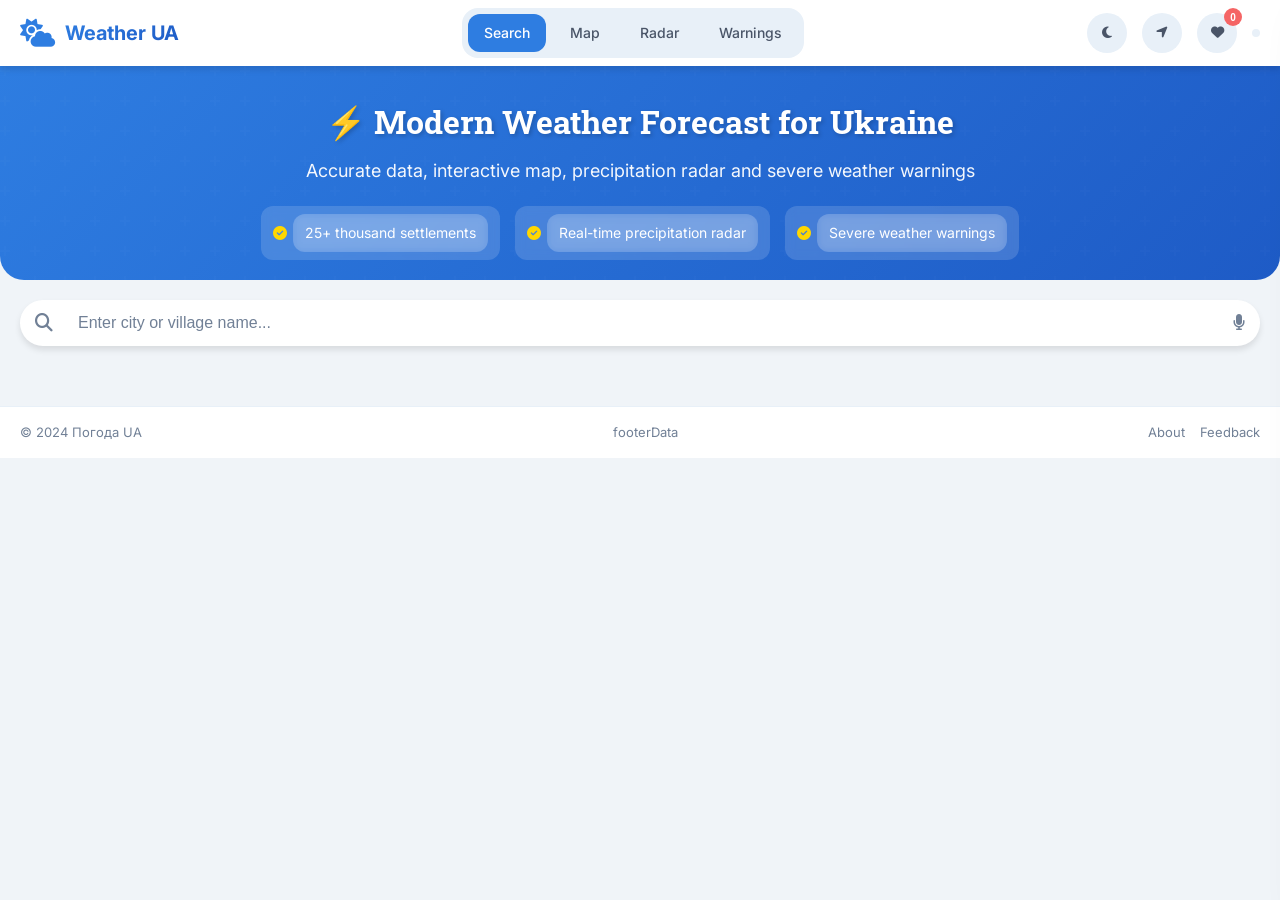
==== commit f617e615: "🐛 Fix: Виправлено зависання на екрані завантаження - Прибрано Service Worker реєстрацію з index.html" ====
--- a/index.html
+++ b/index.html
@@ -9,26 +9,16 @@
     <title>Погода UA — Сучасний прогноз погоди для України</title>
     <link rel="icon" type="image/x-icon" href="favicon.ico">
     <link rel="manifest" href="manifest.json">
-    <link rel="apple-touch-icon" href="icons/icon-192x192.png">
+    <link rel="apple-touch-icon" href="icons/icon.svg">
     <link rel="stylesheet" href="https://cdnjs.cloudflare.com/ajax/libs/font-awesome/6.4.0/css/all.min.css">
     <link rel="stylesheet" href="style.css">
     <link rel="preconnect" href="https://fonts.googleapis.com">
     <link rel="preconnect" href="https://fonts.gstatic.com" crossorigin>
     <link href="https://fonts.googleapis.com/css2?family=Inter:wght@300;400;500;600;700;800&family=Roboto+Slab:wght@400;700&display=swap" rel="stylesheet">
-    <script>
-        // Реєстрація Service Worker
-        if ('serviceWorker' in navigator) {
-            window.addEventListener('load', function() {
-                navigator.serviceWorker.register('/service-worker.js')
-                    .then(function(registration) {
-                        console.log('ServiceWorker registration successful');
-                    })
-                    .catch(function(err) {
-                        console.log('ServiceWorker registration failed: ', err);
-                    });
-            });
-        }
-    </script>
+    <style>
+        /* Fallback для loading screen, якщо JS не завантажиться */
+        .loading-screen { display: none !important; }
+    </style>
 </head>
 <body>
     <!-- Animated Background -->
@@ -324,8 +314,10 @@
     <!-- Toast Notifications -->
     <div class="toast-container" id="toastContainer"></div>
 
+    <!-- Load scripts at the end of body for better performance -->
     <script src="i18n.js"></script>
     <script src="weather-icons.js"></script>
     <script src="app.js"></script>
+    <!-- Service Worker registration moved to app.js to avoid blocking -->
 </body>
 </html>
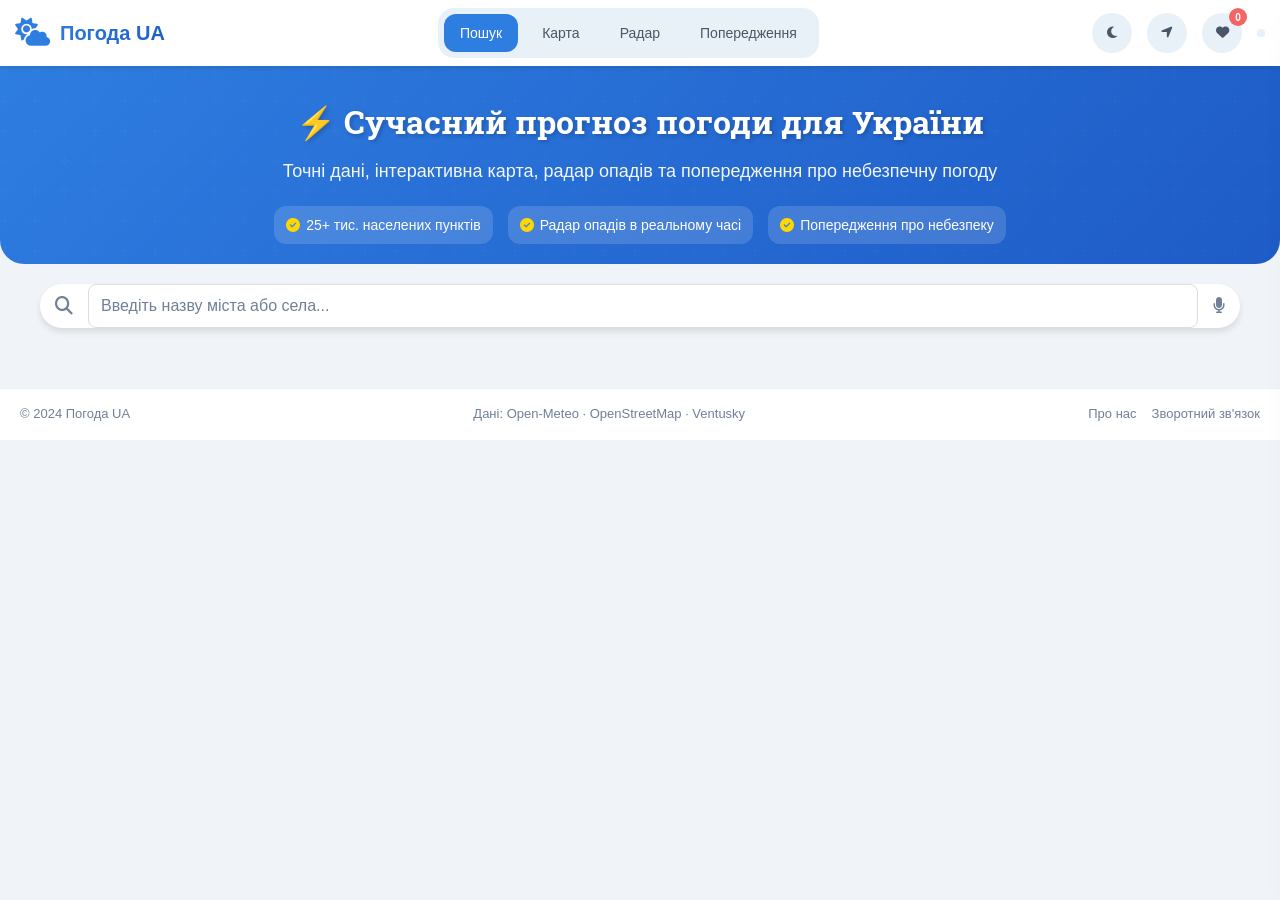
==== commit 8b876b40: "🐛 Fix: Заміна app.js на спрощену версію для тестування - Додано test.html для перевірки роботи JavaS" ====
--- a/index.html
+++ b/index.html
@@ -16,9 +16,93 @@
     <link rel="preconnect" href="https://fonts.gstatic.com" crossorigin>
     <link href="https://fonts.googleapis.com/css2?family=Inter:wght@300;400;500;600;700;800&family=Roboto+Slab:wght@400;700&display=swap" rel="stylesheet">
     <style>
-        /* Fallback для loading screen, якщо JS не завантажиться */
+        /* Fallback для loading screen */
         .loading-screen { display: none !important; }
+        /* Fallback для основних стилів, якщо CSS не завантажиться */
+        body { font-family: Arial, sans-serif; margin: 0; padding: 0; background: #f0f4f8; }
+        .site-header { background: white; padding: 15px; box-shadow: 0 2px 5px rgba(0,0,0,0.1); }
+        .search-box { margin: 20px; }
+        .search-box input { width: 100%; padding: 12px; border: 1px solid #ddd; border-radius: 8px; }
+        button { cursor: pointer; }
     </style>
+    <script>
+        // Глобальна функція перекладу (fallback)
+        window.t = function(key) {
+            var translations = {
+                loading: "Завантаження...",
+                searching: "Шукаємо...",
+                noResults: "Нічого не знайдено",
+                enterCity: "Введіть назву міста",
+                error: "Помилка",
+                tryAgain: "Спробуйте ще раз"
+            };
+            return translations[key] || key;
+        };
+        
+        // Перевірка завантаження скриптів
+        window.scriptsLoaded = {
+            i18n: false,
+            weatherIcons: false,
+            app: false
+        };
+        
+        // Функція для завантаження скриптів з перевіркою
+        function loadScript(url, callback, onerror) {
+            var script = document.createElement('script');
+            script.src = url;
+            script.async = false;
+            script.onload = function() {
+                callback();
+            };
+            script.onerror = function() {
+                console.error('Failed to load script: ' + url);
+                if (onerror) onerror();
+            };
+            document.head.appendChild(script);
+        }
+        
+        // Завантажуємо скрипти в правильному порядку
+        window.addEventListener('DOMContentLoaded', function() {
+            // Приховуємо екран завантаження
+            var loadingScreen = document.getElementById('loadingScreen');
+            if (loadingScreen) {
+                loadingScreen.style.display = 'none';
+            }
+            
+            // Завантажуємо i18n.js
+            loadScript('i18n.js', function() {
+                window.scriptsLoaded.i18n = true;
+                console.log('i18n.js loaded');
+                
+                // Завантажуємо weather-icons.js
+                loadScript('weather-icons.js', function() {
+                    window.scriptsLoaded.weatherIcons = true;
+                    console.log('weather-icons.js loaded');
+                    
+                    // Завантажуємо app.js
+                    loadScript('app.js', function() {
+                        window.scriptsLoaded.app = true;
+                        console.log('app.js loaded');
+                        
+                        // Реєструємо Service Worker після завантаження всіх скриптів
+                        if ('serviceWorker' in navigator) {
+                            setTimeout(function() {
+                                navigator.serviceWorker.register('/service-worker.js').catch(function(e) {
+                                    console.log('ServiceWorker error:', e);
+                                });
+                            }, 1000);
+                        }
+                    }, function() {
+                        console.error('Failed to load app.js');
+                    });
+                }, function() {
+                    console.error('Failed to load weather-icons.js');
+                });
+            }, function() {
+                console.error('Failed to load i18n.js');
+            });
+        });
+    </script>
 </head>
 <body>
     <!-- Animated Background -->
@@ -34,7 +118,7 @@
     <div class="loading-screen" id="loadingScreen">
         <div class="loader">
             <div class="loader-icon">☀️</div>
-            <div class="loader-text" data-i18n="loading">Завантаження...</div>
+            <div class="loader-text">Завантаження...</div>
         </div>
     </div>
 
@@ -43,15 +127,15 @@
         <div class="header-left">
             <a class="brand" href="index.html">
                 <span class="logo-icon"><i class="fas fa-cloud-sun"></i></span>
-                <span class="logo-text" data-i18n="siteName">Погода UA</span>
+                <span class="logo-text">Погода UA</span>
             </a>
         </div>
         <div class="header-center">
             <nav class="main-nav">
-                <a href="index.html" class="active" data-i18n="navSearch">Пошук</a>
-                <a href="map.html" data-i18n="navMap">Карта</a>
-                <a href="#" id="radarBtn" data-i18n="navRadar">Радар</a>
-                <a href="#" id="warningsBtn" data-i18n="navWarnings">Попередження</a>
+                <a href="index.html" class="active">Пошук</a>
+                <a href="map.html">Карта</a>
+                <a href="#" id="radarBtn">Радар</a>
+                <a href="#" id="warningsBtn">Попередження</a>
             </nav>
         </div>
         <div class="header-right">
@@ -74,12 +158,12 @@
         <!-- Hero Section -->
         <div class="hero">
             <div class="hero-content">
-                <h1 data-i18n="heroTitle">⚡ Сучасний прогноз погоди для України</h1>
-                <p data-i18n="heroSubtitle">Точні дані, інтерактивна карта, радар опадів та попередження про небезпечну погоду</p>
+                <h1>⚡ Сучасний прогноз погоди для України</h1>
+                <p>Точні дані, інтерактивна карта, радар опадів та попередження про небезпечну погоду</p>
                 <div class="hero-features">
-                    <span><i class="fas fa-check-circle"></i> <span data-i18n="feature1">25+ тис. населених пунктів</span></span>
-                    <span><i class="fas fa-check-circle"></i> <span data-i18n="feature2">Радар опадів в реальному часі</span></span>
-                    <span><i class="fas fa-check-circle"></i> <span data-i18n="feature3">Попередження про небезпеку</span></span>
+                    <span><i class="fas fa-check-circle"></i> 25+ тис. населених пунктів</span>
+                    <span><i class="fas fa-check-circle"></i> Радар опадів в реальному часі</span>
+                    <span><i class="fas fa-check-circle"></i> Попередження про небезпеку</span>
                 </div>
             </div>
         </div>
@@ -89,7 +173,6 @@
             <div class="search-box">
                 <i class="fas fa-search search-icon"></i>
                 <input type="text" id="cityInput" 
-                       data-i18n-placeholder="searchPlaceholder" 
                        placeholder="Введіть назву міста або села..."
                        autocomplete="off">
                 <button class="clear-btn" id="clearSearch"><i class="fas fa-times"></i></button>
@@ -97,7 +180,7 @@
             </div>
             <div class="suggestions" id="suggestions"></div>
             <div class="recent-searches" id="recentSearches">
-                <div class="section-label" data-i18n="recentSearches">Останні пошуки:</div>
+                <div class="section-label">Останні пошуки:</div>
                 <div class="recent-list" id="recentList"></div>
             </div>
         </div>
@@ -136,22 +219,22 @@
                     <div class="detail-row">
                         <div class="detail-item">
                             <i class="fas fa-temperature-high"></i>
-                            <span class="detail-label" data-i18n="maxTemp">Макс:</span>
+                            <span class="detail-label">Макс:</span>
                             <span class="detail-value" id="maxTemp">--°</span>
                         </div>
                         <div class="detail-item">
                             <i class="fas fa-temperature-low"></i>
-                            <span class="detail-label" data-i18n="minTemp">Мін:</span>
+                            <span class="detail-label">Мін:</span>
                             <span class="detail-value" id="minTemp">--°</span>
                         </div>
                         <div class="detail-item">
                             <i class="fas fa-tint"></i>
-                            <span class="detail-label" data-i18n="humidity">Вологість:</span>
+                            <span class="detail-label">Вологість:</span>
                             <span class="detail-value" id="humidity">--%</span>
                         </div>
                         <div class="detail-item">
                             <i class="fas fa-wind"></i>
-                            <span class="detail-label" data-i18n="wind">Вітер:</span>
+                            <span class="detail-label">Вітер:</span>
                             <span class="detail-value" id="wind">-- км/г</span>
                         </div>
                     </div>
@@ -162,17 +245,17 @@
             <div class="sun-moon-info" id="sunMoonInfo">
                 <div class="sunrise-item">
                     <i class="fas fa-sun"></i>
-                    <span class="sun-label" data-i18n="sunrise">Схід сонця:</span>
+                    <span class="sun-label">Схід сонця:</span>
                     <span class="sun-time" id="sunriseTime">--:--</span>
                 </div>
                 <div class="sunset-item">
                     <i class="fas fa-moon"></i>
-                    <span class="sun-label" data-i18n="sunset">Захід сонця:</span>
+                    <span class="sun-label">Захід сонця:</span>
                     <span class="sun-time" id="sunsetTime">--:--</span>
                 </div>
                 <div class="day-length">
                     <i class="fas fa-clock"></i>
-                    <span class="sun-label" data-i18n="dayLength">Тривалість дня:</span>
+                    <span class="sun-label">Тривалість дня:</span>
                     <span class="sun-time" id="dayLength">-- год</span>
                 </div>
             </div>
@@ -182,28 +265,28 @@
                 <div class="info-chip">
                     <div class="chip-icon"><i class="fas fa-sun"></i></div>
                     <div class="chip-content">
-                        <div class="chip-label" data-i18n="uvIndex">УФ-індекс</div>
+                        <div class="chip-label">УФ-індекс</div>
                         <div class="chip-value" id="uvValue">--</div>
                     </div>
                 </div>
                 <div class="info-chip">
                     <div class="chip-icon aqi-icon"><i class="fas fa-leaf"></i></div>
                     <div class="chip-content">
-                        <div class="chip-label" data-i18n="airQuality">Якість повітря</div>
+                        <div class="chip-label">Якість повітря</div>
                         <div class="chip-value" id="aqiValue">--</div>
                     </div>
                 </div>
                 <div class="info-chip">
                     <div class="chip-icon"><i class="fas fa-eye"></i></div>
                     <div class="chip-content">
-                        <div class="chip-label" data-i18n="visibility">Видимість</div>
+                        <div class="chip-label">Видимість</div>
                         <div class="chip-value" id="visibilityValue">-- км</div>
                     </div>
                 </div>
                 <div class="info-chip">
                     <div class="chip-icon"><i class="fas fa-tint"></i></div>
                     <div class="chip-content">
-                        <div class="chip-label" data-i18n="precipitation">Опади</div>
+                        <div class="chip-label">Опади</div>
                         <div class="chip-value" id="precipValue">-- мм</div>
                     </div>
                 </div>
@@ -212,35 +295,33 @@
             <!-- Hourly Forecast -->
             <div class="section">
                 <div class="section-header">
-                    <h2 class="section-title" data-i18n="next24h">Погодинний прогноз на 24 години</h2>
+                    <h2 class="section-title">Погодинний прогноз на 24 години</h2>
                     <div class="section-actions">
                         <button class="scroll-btn left" id="hourlyScrollLeft"><i class="fas fa-chevron-left"></i></button>
                         <button class="scroll-btn right" id="hourlyScrollRight"><i class="fas fa-chevron-right"></i></button>
                     </div>
                 </div>
-                <div class="hourly-scroll" id="hourlyScroll">
-                    <!-- Hour cards will be inserted here -->
-                </div>
+                <div class="hourly-scroll" id="hourlyScroll"></div>
             </div>
 
             <!-- Day Parts Forecast -->
             <div class="section">
-                <h2 class="section-title" data-i18n="dayParts">Прогноз за частинами дня</h2>
+                <h2 class="section-title">Прогноз за частинами дня</h2>
                 <div class="day-tabs" id="dayTabs"></div>
                 <div class="day-parts-grid" id="dayPartsGrid"></div>
             </div>
 
             <!-- 14-Day Forecast -->
             <div class="section">
-                <h2 class="section-title" data-i18n="forecast14">Прогноз на 14 днів</h2>
+                <h2 class="section-title">Прогноз на 14 днів</h2>
                 <div class="forecast14-list" id="forecast14List"></div>
             </div>
 
             <!-- Additional Info -->
             <div class="additional-info">
                 <div class="info-block">
-                    <h3><i class="fas fa-info-circle"></i> <span data-i18n="dataSources">Джерела даних</span></h3>
-                    <p data-i18n="dataSourcesText">Дані надаються Open-Meteo, OpenStreetMap та іншими відкритими джерелами.</p>
+                    <h3><i class="fas fa-info-circle"></i> Джерела даних</h3>
+                    <p>Дані надаються Open-Meteo, OpenStreetMap та іншими відкритими джерелами.</p>
                 </div>
             </div>
         </div>
@@ -249,11 +330,11 @@
     <!-- Favorites Sidebar -->
     <div class="favorites-sidebar" id="favoritesSidebar">
         <div class="sidebar-header">
-            <h3 data-i18n="favorites">Улюблені місця</h3>
+            <h3>Улюблені місця</h3>
             <button class="close-sidebar" id="closeFavorites"><i class="fas fa-times"></i></button>
         </div>
         <div class="favorites-list" id="favoritesList">
-            <div class="empty-state" data-i18n="noFavorites">У вас поки що немає улюблених місць</div>
+            <div class="empty-state">У вас поки що немає улюблених місць</div>
         </div>
     </div>
 
@@ -261,11 +342,11 @@
     <div class="modal" id="radarModal">
         <div class="modal-content">
             <div class="modal-header">
-                <h2 data-i18n="radarTitle">Радар опадів</h2>
+                <h2>Радар опадів</h2>
                 <button class="close-modal" id="closeRadar"><i class="fas fa-times"></i></button>
             </div>
             <div class="radar-container">
-                <div class="radar-info" data-i18n="radarInfo">Радар показує опади в реальному часі. Оновлюється кожні 10 хвилин.</div>
+                <div class="radar-info">Радар показує опади в реальному часі. Оновлюється кожні 10 хвилин.</div>
                 <iframe id="radarFrame" src="https://www.ventusky.com/?p=48.7;31.5;5&l=rain" frameborder="0"></iframe>
             </div>
         </div>
@@ -275,15 +356,15 @@
     <div class="modal" id="warningsModal">
         <div class="modal-content warnings-content">
             <div class="modal-header">
-                <h2 data-i18n="warningsTitle">Попередження про погоду</h2>
+                <h2>Попередження про погоду</h2>
                 <button class="close-modal" id="closeWarnings"><i class="fas fa-times"></i></button>
             </div>
             <div class="warnings-list" id="warningsList">
                 <div class="warning-item example">
                     <div class="warning-icon"><i class="fas fa-info-circle"></i></div>
                     <div class="warning-content">
-                        <h4 data-i18n="warningExample">Наразі попереджень немає</h4>
-                        <p data-i18n="warningExampleText">Попередження про небезпечну погоду (шторми, град, сильні дощі) з'являться тут.</p>
+                        <h4>Наразі попереджень немає</h4>
+                        <p>Попередження про небезпечну погоду (шторми, град, сильні дощі) з'являться тут.</p>
                     </div>
                 </div>
             </div>
@@ -297,11 +378,11 @@
                 <span>© 2024 Погода UA</span>
             </div>
             <div class="footer-center">
-                <span data-i18n="footerData">Дані: Open-Meteo · OpenStreetMap · Ventusky</span>
+                <span>Дані: Open-Meteo · OpenStreetMap · Ventusky</span>
             </div>
             <div class="footer-right">
-                <a href="#" id="aboutBtn" data-i18n="about">Про нас</a>
-                <a href="#" id="feedbackBtn" data-i18n="feedback">Зворотний зв'язок</a>
+                <a href="#" id="aboutBtn">Про нас</a>
+                <a href="#" id="feedbackBtn">Зворотний зв'язок</a>
             </div>
         </div>
     </footer>
@@ -313,11 +394,5 @@
 
     <!-- Toast Notifications -->
     <div class="toast-container" id="toastContainer"></div>
-
-    <!-- Load scripts at the end of body for better performance -->
-    <script src="i18n.js"></script>
-    <script src="weather-icons.js"></script>
-    <script src="app.js"></script>
-    <!-- Service Worker registration moved to app.js to avoid blocking -->
 </body>
 </html>
